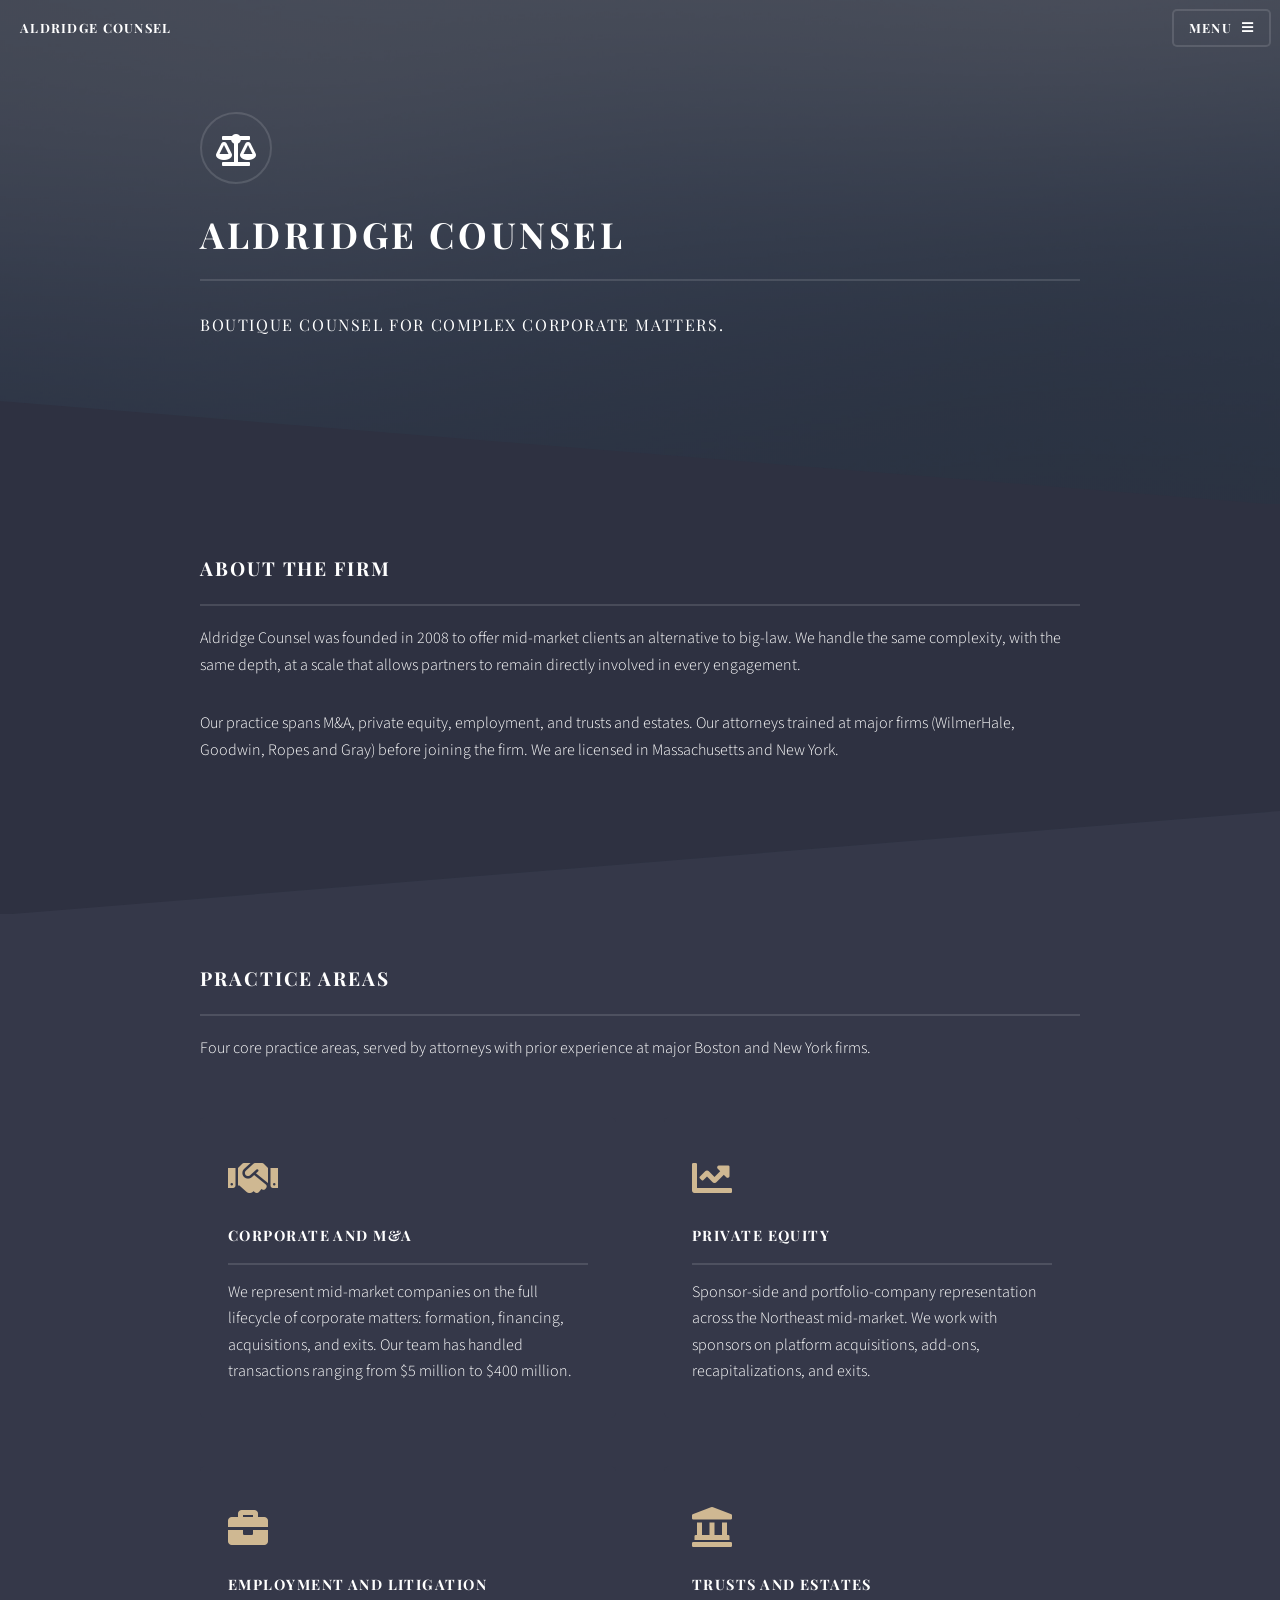
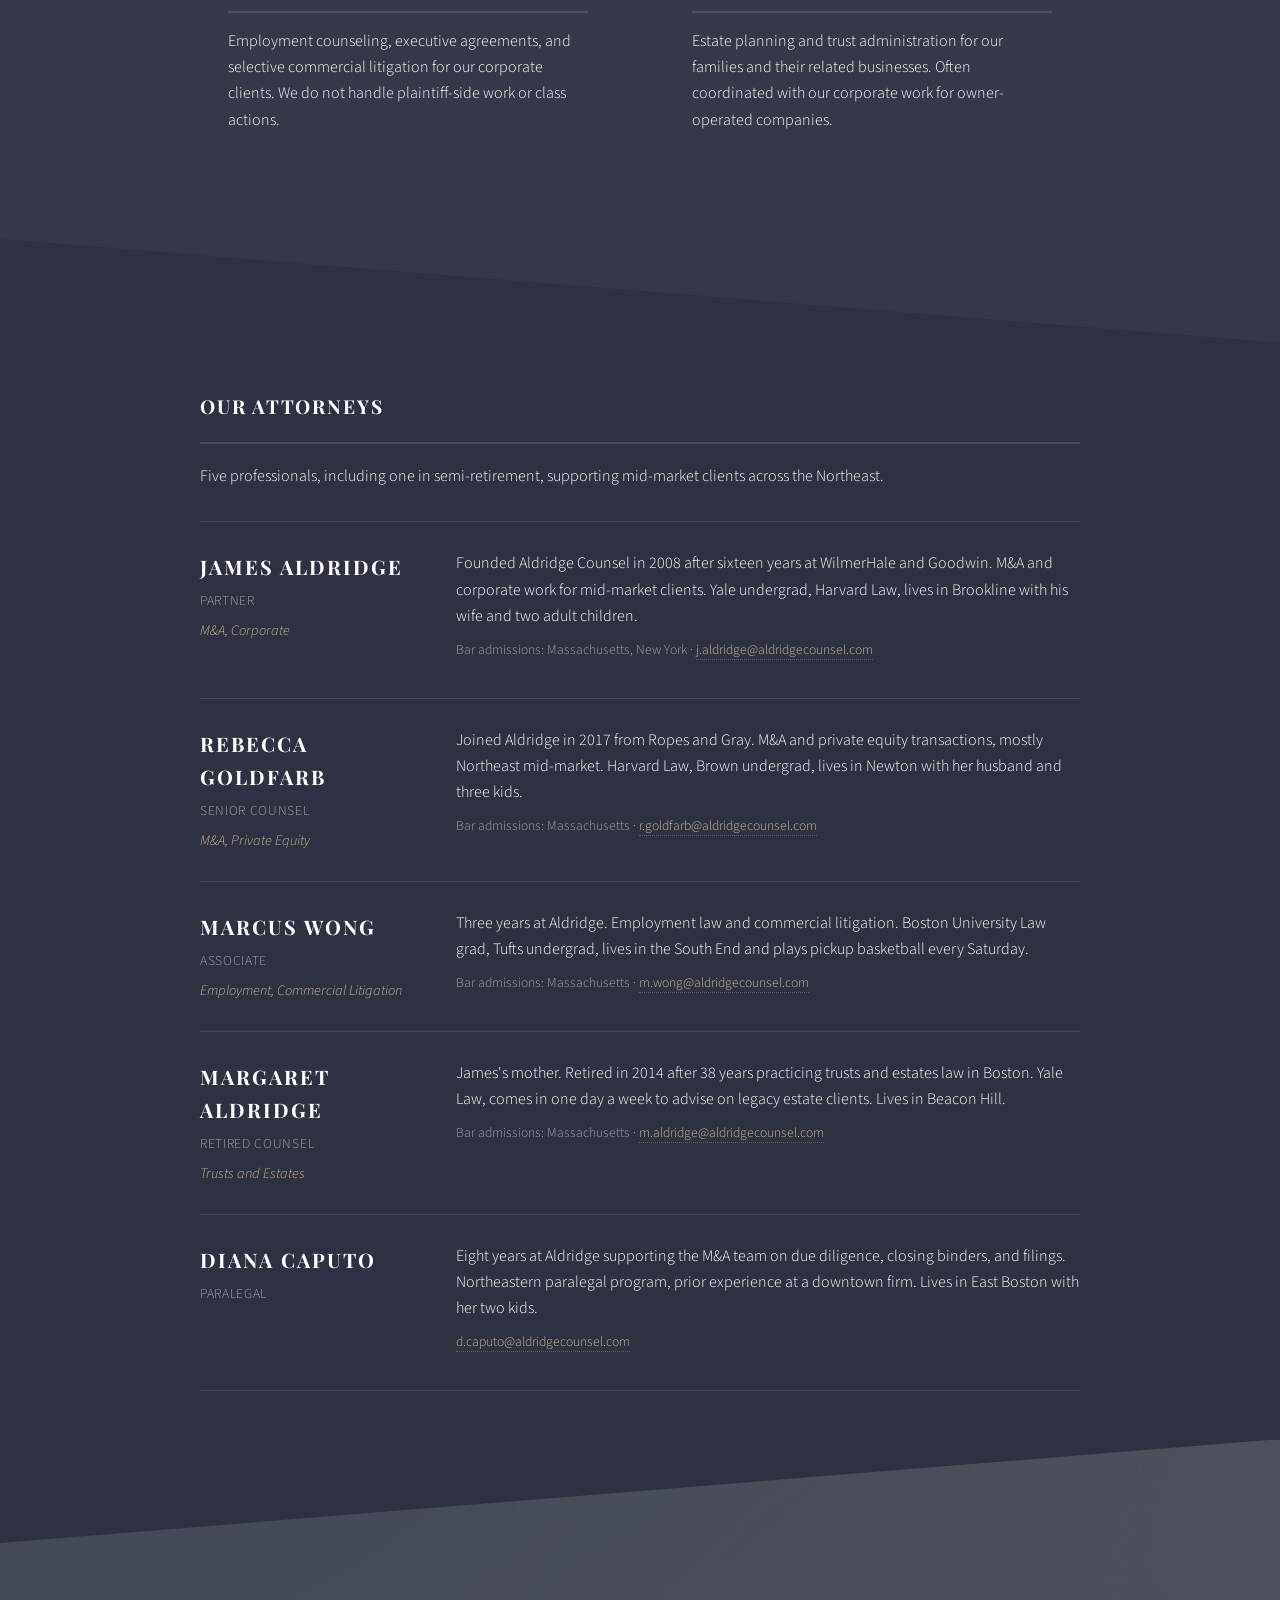
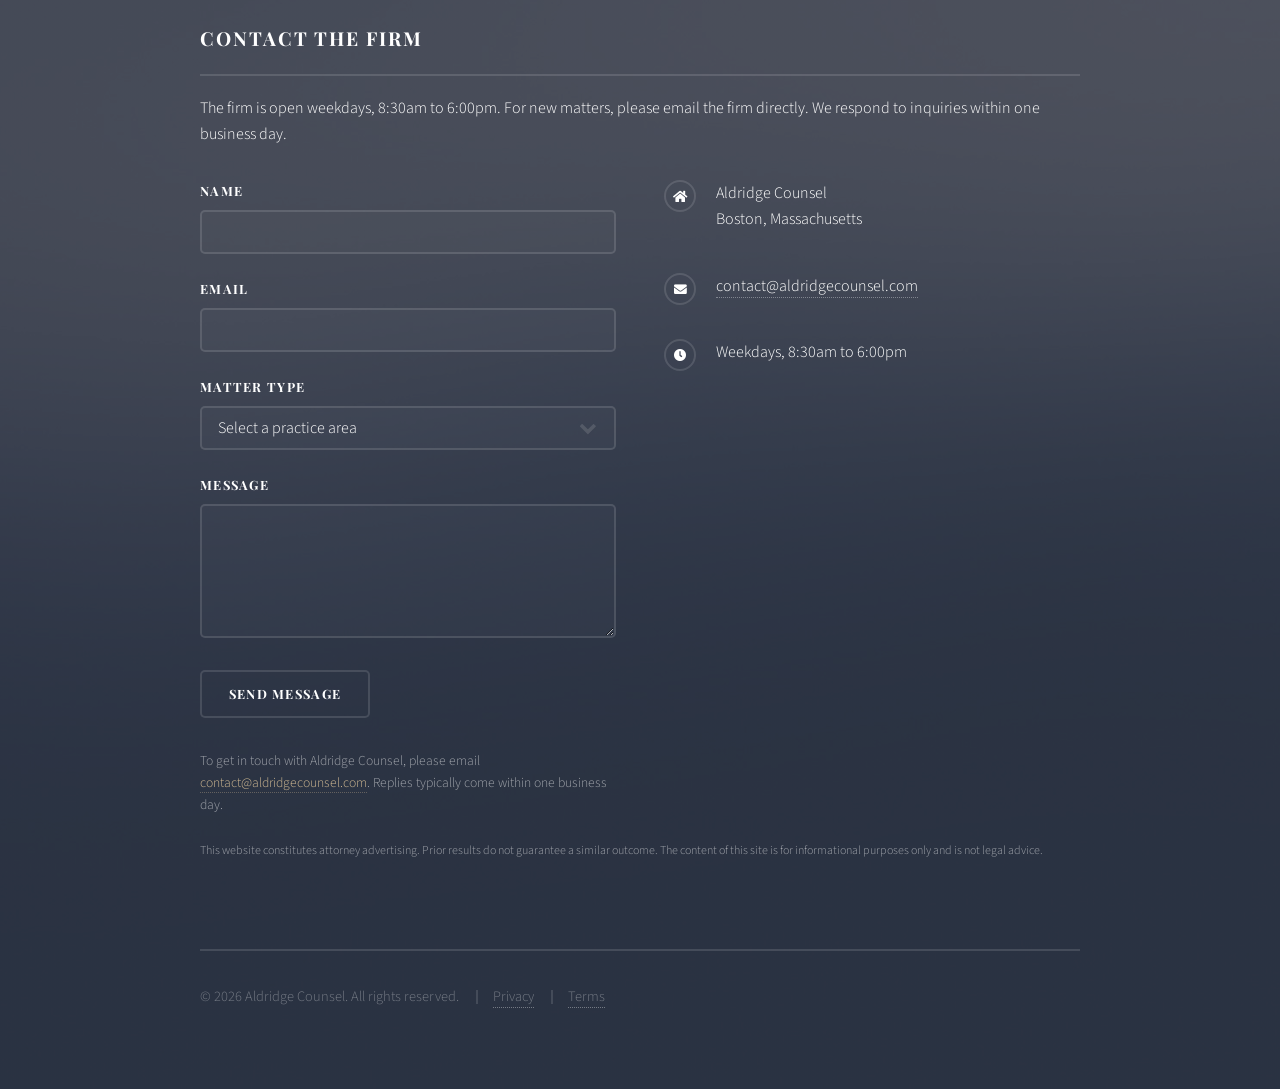
==== index.html @ e44cf41e "feat: build out Aldridge Counsel site from Solid State shell Adapt template to the firm's content an" ====
<!DOCTYPE HTML>
<html lang="en">
	<head>
		<title>Aldridge Counsel | Boutique Corporate Law Firm | Boston</title>
		<meta charset="utf-8" />
		<meta name="viewport" content="width=device-width, initial-scale=1, user-scalable=no" />
		<meta name="description" content="Aldridge Counsel is a Boston boutique law firm advising mid-market clients on M&amp;A, private equity, employment, and trusts and estates." />
		<meta property="og:type" content="website" />
		<meta property="og:title" content="Aldridge Counsel | Boutique Corporate Law Firm" />
		<meta property="og:description" content="Boutique counsel for complex corporate matters. Boston, Massachusetts." />
		<meta property="og:url" content="https://aldridgecounsel.com/" />
		<meta property="og:image" content="https://aldridgecounsel.com/images/og-image.png" />
		<meta property="og:image:width" content="1200" />
		<meta property="og:image:height" content="630" />
		<link rel="icon" href="favicon.ico" />
		<link rel="apple-touch-icon" href="apple-touch-icon.png" />
		<link rel="canonical" href="https://aldridgecounsel.com/" />
		<link rel="stylesheet" href="assets/css/main.css" />
		<noscript><link rel="stylesheet" href="assets/css/noscript.css" /></noscript>
		<style>
			.attorneys-list {
				margin: 0 0 2em 0;
				border-top: 1px solid rgba(255,255,255,0.125);
			}
			.attorneys-list .attorney {
				display: flex;
				flex-wrap: wrap;
				gap: 2em;
				padding: 1.75em 0;
				border-bottom: 1px solid rgba(255,255,255,0.125);
			}
			.attorneys-list .attorney-head {
				flex: 0 0 14em;
			}
			.attorneys-list .attorney-head h3 {
				margin: 0 0 0.35em 0;
				font-size: 1.25em;
			}
			.attorneys-list .attorney-head .role {
				display: block;
				font-family: "Source Sans Pro", Helvetica, sans-serif;
				font-size: 0.85em;
				letter-spacing: 0.05em;
				text-transform: uppercase;
				color: rgba(255,255,255,0.55);
				margin-bottom: 0.5em;
			}
			.attorneys-list .attorney-head .practice {
				display: block;
				font-size: 0.9em;
				color: #cfb892;
				font-style: italic;
			}
			.attorneys-list .attorney-body {
				flex: 1 1 22em;
			}
			.attorneys-list .attorney-body p {
				margin-bottom: 0.6em;
			}
			.attorneys-list .attorney-meta {
				font-size: 0.85em;
				color: rgba(255,255,255,0.55);
			}
			.attorneys-list .attorney-meta a {
				color: #cfb892;
				border-bottom-color: rgba(207,184,146,0.35);
			}
			@media screen and (max-width: 736px) {
				.attorneys-list .attorney { gap: 1em; padding: 1.5em 0; }
				.attorneys-list .attorney-head { flex-basis: 100%; }
			}
			.features article .practice-icon {
				display: block;
				font-size: 2.5em;
				color: #cfb892;
				margin-bottom: 0.25em;
			}
			.advertising-disclaimer {
				font-size: 0.75em;
				opacity: 0.55;
				margin-top: 2em;
			}
			.form-note {
				font-size: 0.85em;
				color: rgba(255,255,255,0.55);
				margin-top: 1em;
			}
			.form-note a {
				color: #cfb892;
				border-bottom-color: rgba(207,184,146,0.35);
			}
		</style>
	</head>
	<body class="is-preload">

		<!-- Page Wrapper -->
			<div id="page-wrapper">

				<!-- Header -->
					<header id="header" class="alt">
						<h1><a href="index.html">Aldridge Counsel</a></h1>
						<nav>
							<a href="#menu">Menu</a>
						</nav>
					</header>

				<!-- Menu -->
					<nav id="menu">
						<div class="inner">
							<h2>Menu</h2>
							<ul class="links">
								<li><a href="index.html">Home</a></li>
								<li><a href="#about">About the firm</a></li>
								<li><a href="#practice">Practice areas</a></li>
								<li><a href="#attorneys">Our attorneys</a></li>
								<li><a href="#footer">Contact</a></li>
							</ul>
							<a href="#" class="close">Close</a>
						</div>
					</nav>

				<!-- Banner -->
					<section id="banner">
						<div class="inner">
							<div class="logo"><span class="icon solid fa-balance-scale"></span></div>
							<h2>Aldridge Counsel</h2>
							<p>Boutique counsel for complex corporate matters.</p>
						</div>
					</section>

				<!-- Wrapper -->
					<section id="wrapper">

						<!-- About -->
							<section id="about" class="wrapper alt style1">
								<div class="inner">
									<h2 class="major">About the firm</h2>
									<p>Aldridge Counsel was founded in 2008 to offer mid-market clients an alternative to big-law. We handle the same complexity, with the same depth, at a scale that allows partners to remain directly involved in every engagement.</p>
									<p>Our practice spans M&amp;A, private equity, employment, and trusts and estates. Our attorneys trained at major firms (WilmerHale, Goodwin, Ropes and Gray) before joining the firm. We are licensed in Massachusetts and New York.</p>
								</div>
							</section>

						<!-- Practice areas -->
							<section id="practice" class="wrapper style2">
								<div class="inner">
									<h2 class="major">Practice areas</h2>
									<p>Four core practice areas, served by attorneys with prior experience at major Boston and New York firms.</p>
									<section class="features">
										<article>
											<span class="icon solid fa-handshake practice-icon"></span>
											<h3 class="major">Corporate and M&amp;A</h3>
											<p>We represent mid-market companies on the full lifecycle of corporate matters: formation, financing, acquisitions, and exits. Our team has handled transactions ranging from $5 million to $400 million.</p>
										</article>
										<article>
											<span class="icon solid fa-chart-line practice-icon"></span>
											<h3 class="major">Private Equity</h3>
											<p>Sponsor-side and portfolio-company representation across the Northeast mid-market. We work with sponsors on platform acquisitions, add-ons, recapitalizations, and exits.</p>
										</article>
										<article>
											<span class="icon solid fa-briefcase practice-icon"></span>
											<h3 class="major">Employment and Litigation</h3>
											<p>Employment counseling, executive agreements, and selective commercial litigation for our corporate clients. We do not handle plaintiff-side work or class actions.</p>
										</article>
										<article>
											<span class="icon solid fa-landmark practice-icon"></span>
											<h3 class="major">Trusts and Estates</h3>
											<p>Estate planning and trust administration for our families and their related businesses. Often coordinated with our corporate work for owner-operated companies.</p>
										</article>
									</section>
								</div>
							</section>

						<!-- Attorneys -->
							<section id="attorneys" class="wrapper alt style1">
								<div class="inner">
									<h2 class="major">Our attorneys</h2>
									<p>Five professionals, including one in semi-retirement, supporting mid-market clients across the Northeast.</p>

									<div class="attorneys-list">
										<div class="attorney">
											<div class="attorney-head">
												<h3>James Aldridge</h3>
												<span class="role">Partner</span>
												<span class="practice">M&amp;A, Corporate</span>
											</div>
											<div class="attorney-body">
												<p>Founded Aldridge Counsel in 2008 after sixteen years at WilmerHale and Goodwin. M&amp;A and corporate work for mid-market clients. Yale undergrad, Harvard Law, lives in Brookline with his wife and two adult children.</p>
												<p class="attorney-meta">Bar admissions: Massachusetts, New York &middot; <a href="mailto:j.aldridge@aldridgecounsel.com">j.aldridge@aldridgecounsel.com</a></p>
											</div>
										</div>
										<div class="attorney">
											<div class="attorney-head">
												<h3>Rebecca Goldfarb</h3>
												<span class="role">Senior Counsel</span>
												<span class="practice">M&amp;A, Private Equity</span>
											</div>
											<div class="attorney-body">
												<p>Joined Aldridge in 2017 from Ropes and Gray. M&amp;A and private equity transactions, mostly Northeast mid-market. Harvard Law, Brown undergrad, lives in Newton with her husband and three kids.</p>
												<p class="attorney-meta">Bar admissions: Massachusetts &middot; <a href="mailto:r.goldfarb@aldridgecounsel.com">r.goldfarb@aldridgecounsel.com</a></p>
											</div>
										</div>
										<div class="attorney">
											<div class="attorney-head">
												<h3>Marcus Wong</h3>
												<span class="role">Associate</span>
												<span class="practice">Employment, Commercial Litigation</span>
											</div>
											<div class="attorney-body">
												<p>Three years at Aldridge. Employment law and commercial litigation. Boston University Law grad, Tufts undergrad, lives in the South End and plays pickup basketball every Saturday.</p>
												<p class="attorney-meta">Bar admissions: Massachusetts &middot; <a href="mailto:m.wong@aldridgecounsel.com">m.wong@aldridgecounsel.com</a></p>
											</div>
										</div>
										<div class="attorney">
											<div class="attorney-head">
												<h3>Margaret Aldridge</h3>
												<span class="role">Retired Counsel</span>
												<span class="practice">Trusts and Estates</span>
											</div>
											<div class="attorney-body">
												<p>James's mother. Retired in 2014 after 38 years practicing trusts and estates law in Boston. Yale Law, comes in one day a week to advise on legacy estate clients. Lives in Beacon Hill.</p>
												<p class="attorney-meta">Bar admissions: Massachusetts &middot; <a href="mailto:m.aldridge@aldridgecounsel.com">m.aldridge@aldridgecounsel.com</a></p>
											</div>
										</div>
										<div class="attorney">
											<div class="attorney-head">
												<h3>Diana Caputo</h3>
												<span class="role">Paralegal</span>
											</div>
											<div class="attorney-body">
												<p>Eight years at Aldridge supporting the M&amp;A team on due diligence, closing binders, and filings. Northeastern paralegal program, prior experience at a downtown firm. Lives in East Boston with her two kids.</p>
												<p class="attorney-meta"><a href="mailto:d.caputo@aldridgecounsel.com">d.caputo@aldridgecounsel.com</a></p>
											</div>
										</div>
									</div>
								</div>
							</section>

					</section>

				<!-- Footer -->
					<section id="footer">
						<div class="inner">
							<h2 class="major">Contact the firm</h2>
							<p>The firm is open weekdays, 8:30am to 6:00pm. For new matters, please email the firm directly. We respond to inquiries within one business day.</p>
							<form method="post" action="#">
								<div class="fields">
									<div class="field">
										<label for="name">Name</label>
										<input type="text" name="name" id="name" />
									</div>
									<div class="field">
										<label for="email">Email</label>
										<input type="email" name="email" id="email" />
									</div>
									<div class="field">
										<label for="matter">Matter type</label>
										<select name="matter" id="matter">
											<option value="">Select a practice area</option>
											<option value="corporate">Corporate and M&amp;A</option>
											<option value="private-equity">Private Equity</option>
											<option value="employment">Employment and Litigation</option>
											<option value="trusts">Trusts and Estates</option>
											<option value="other">Other</option>
										</select>
									</div>
									<div class="field">
										<label for="message">Message</label>
										<textarea name="message" id="message" rows="4"></textarea>
									</div>
								</div>
								<ul class="actions">
									<li><input type="submit" value="Send Message" /></li>
								</ul>
								<p class="form-note">To get in touch with Aldridge Counsel, please email <a href="mailto:contact@aldridgecounsel.com">contact@aldridgecounsel.com</a>. Replies typically come within one business day.</p>
							</form>
							<ul class="contact">
								<li class="icon solid fa-home">
									Aldridge Counsel<br />
									Boston, Massachusetts
								</li>
								<li class="icon solid fa-envelope"><a href="mailto:contact@aldridgecounsel.com">contact@aldridgecounsel.com</a></li>
								<li class="icon solid fa-clock">Weekdays, 8:30am to 6:00pm</li>
							</ul>
							<p class="advertising-disclaimer">This website constitutes attorney advertising. Prior results do not guarantee a similar outcome. The content of this site is for informational purposes only and is not legal advice.</p>
							<ul class="copyright">
								<li>&copy; 2026 Aldridge Counsel. All rights reserved.</li>
								<li><a href="privacy.html">Privacy</a></li>
								<li><a href="terms.html">Terms</a></li>
							</ul>
						</div>
					</section>

			</div>

		<!-- Scripts -->
			<script src="assets/js/jquery.min.js"></script>
			<script src="assets/js/jquery.scrollex.min.js"></script>
			<script src="assets/js/browser.min.js"></script>
			<script src="assets/js/breakpoints.min.js"></script>
			<script src="assets/js/util.js"></script>
			<script src="assets/js/main.js"></script>
			<script>
				(function(){
					var f = document.querySelector('#footer form');
					if (!f) return;
					f.addEventListener('submit', function(e){
						e.preventDefault();
						alert('To get in touch with Aldridge Counsel, please email contact@aldridgecounsel.com. Replies typically come within one business day.');
					});
				})();
			</script>

	</body>
</html>
---- assets/css/main.css ----
@import url(fontawesome-all.min.css);
@import url("https://fonts.googleapis.com/css?family=Playfair+Display:400,700|Source+Sans+Pro:300,600,300italic,600italic");

html, body, div, span, applet, object,
iframe, h1, h2, h3, h4, h5, h6, p, blockquote,
pre, a, abbr, acronym, address, big, cite,
code, del, dfn, em, img, ins, kbd, q, s, samp,
small, strike, strong, sub, sup, tt, var, b,
u, i, center, dl, dt, dd, ol, ul, li, fieldset,
form, label, legend, table, caption, tbody,
tfoot, thead, tr, th, td, article, aside,
canvas, details, embed, figure, figcaption,
footer, header, hgroup, menu, nav, output, ruby,
section, summary, time, mark, audio, video {
	margin: 0;
	padding: 0;
	border: 0;
	font-size: 100%;
	font: inherit;
	vertical-align: baseline;}

article, aside, details, figcaption, figure,
footer, header, hgroup, menu, nav, section {
	display: block;}

body {
	line-height: 1;
}

ol, ul {
	list-style: none;
}

blockquote, q {
	quotes: none;
}

	blockquote:before, blockquote:after, q:before, q:after {
		content: '';
		content: none;
	}

table {
	border-collapse: collapse;
	border-spacing: 0;
}

body {
	-webkit-text-size-adjust: none;
}

mark {
	background-color: transparent;
	color: inherit;
}

input::-moz-focus-inner {
	border: 0;
	padding: 0;
}

input, select, textarea {
	-moz-appearance: none;
	-webkit-appearance: none;
	-ms-appearance: none;
	appearance: none;
}

/* Basic */

	@-ms-viewport {
		width: device-width;
	}

	body {
		-ms-overflow-style: scrollbar;
	}

	@media screen and (max-width: 480px) {

		html, body {
			min-width: 320px;
		}

	}

	html {
		box-sizing: border-box;
	}

	*, *:before, *:after {
		box-sizing: inherit;
	}

	body {
		background-color: #2e3141;
		background-image: linear-gradient(to top, rgba(46, 49, 65, 0.8), rgba(46, 49, 65, 0.8)), url("../../images/bg.jpg");
		background-size: auto,
 cover;
		background-attachment: fixed,
 fixed;
		background-position: center,
 center;
	}

		body.is-preload *, body.is-preload *:before, body.is-preload *:after {
			-moz-animation: none !important;
			-webkit-animation: none !important;
			-ms-animation: none !important;
			animation: none !important;
			-moz-transition: none !important;
			-webkit-transition: none !important;
			-ms-transition: none !important;
			transition: none !important;
		}

/* Type */

	body, input, select, textarea {
		color: #ffffff;
		font-family: "Source Sans Pro", Helvetica, sans-serif;
		font-size: 16.5pt;
		font-weight: 300;
		line-height: 1.65;
	}

		@media screen and (max-width: 1680px) {

			body, input, select, textarea {
				font-size: 13pt;
			}

		}

		@media screen and (max-width: 1280px) {

			body, input, select, textarea {
				font-size: 12pt;
			}

		}

		@media screen and (max-width: 980px) {

			body, input, select, textarea {
				font-size: 12pt;
			}

		}

		@media screen and (max-width: 736px) {

			body, input, select, textarea {
				font-size: 12pt;
			}

		}

		@media screen and (max-width: 480px) {

			body, input, select, textarea {
				font-size: 12pt;
			}

		}

	a {
		-moz-transition: color 0.2s ease-in-out, border-bottom-color 0.2s ease-in-out;
		-webkit-transition: color 0.2s ease-in-out, border-bottom-color 0.2s ease-in-out;
		-ms-transition: color 0.2s ease-in-out, border-bottom-color 0.2s ease-in-out;
		transition: color 0.2s ease-in-out, border-bottom-color 0.2s ease-in-out;
		border-bottom: dotted 1px rgba(255, 255, 255, 0.35);
		color: #ffffff;
		text-decoration: none;
	}

		a:hover {
			border-bottom-color: transparent;
			color: #ffffff !important;
		}

		a.special:not(.button) {
			text-decoration: none;
			border-bottom: 0;
			display: block;
			font-family: "Playfair Display", Georgia, serif;
			font-size: 0.8em;
			font-weight: 700;
			letter-spacing: 0.1em;
			margin: 0 0 2em 0;
			text-transform: uppercase;
		}

			a.special:not(.button):before {
				-moz-osx-font-smoothing: grayscale;
				-webkit-font-smoothing: antialiased;
				display: inline-block;
				font-style: normal;
				font-variant: normal;
				text-rendering: auto;
				line-height: 1;
				text-transform: none !important;
				font-family: 'Font Awesome 5 Free';
				font-weight: 900;
			}

			a.special:not(.button):before {
				-moz-transition: background-color 0.2s ease-in-out;
				-webkit-transition: background-color 0.2s ease-in-out;
				-ms-transition: background-color 0.2s ease-in-out;
				transition: background-color 0.2s ease-in-out;
				border-radius: 100%;
				border: solid 2px rgba(255, 255, 255, 0.125);
				content: '\f105';
				display: inline-block;
				font-size: 1.25em;
				height: 2em;
				line-height: 1.75em;
				margin-right: 0.85em;
				text-align: center;
				text-indent: 0.15em;
				vertical-align: middle;
				width: 2em;
			}

			a.special:not(.button):hover:before {
				background-color: rgba(255, 255, 255, 0.025);
			}

			a.special:not(.button):active:before {
				background-color: rgba(255, 255, 255, 0.075);
			}

	strong, b {
		color: #ffffff;
		font-weight: 600;
	}

	em, i {
		font-style: italic;
	}

	p {
		margin: 0 0 2em 0;
	}

	h1, h2, h3, h4, h5, h6 {
		color: #ffffff;
		font-family: "Playfair Display", Georgia, serif;
		font-weight: 700;
		letter-spacing: 0.1em;
		margin: 0 0 1em 0;
		text-transform: uppercase;
	}

		h1 a, h2 a, h3 a, h4 a, h5 a, h6 a {
			color: inherit;
			text-decoration: none;
			border-bottom: 0;
		}

		h1 span, h2 span, h3 span, h4 span, h5 span, h6 span {
			font-weight: 400;
		}

		h1.major, h2.major, h3.major, h4.major, h5.major, h6.major {
			padding-bottom: 1em;
			border-bottom: solid 2px rgba(255, 255, 255, 0.125);
		}

	h2 {
		font-size: 1.2em;
	}

	h3 {
		font-size: 0.9em;
	}

	h4 {
		font-size: 0.7em;
	}

	h5 {
		font-size: 0.7em;
	}

	h6 {
		font-size: 0.7em;
	}

	@media screen and (max-width: 736px) {

		h2 {
			font-size: 1em;
		}

		h3 {
			font-size: 0.8em;
		}

	}

	sub {
		font-size: 0.8em;
		position: relative;
		top: 0.5em;
	}

	sup {
		font-size: 0.8em;
		position: relative;
		top: -0.5em;
	}

	blockquote {
		border-left: solid 4px rgba(255, 255, 255, 0.125);
		font-style: italic;
		margin: 0 0 2em 0;
		padding: 0.5em 0 0.5em 2em;
	}

	code {
		background: rgba(255, 255, 255, 0.025);
		border-radius: 5px;
		border: solid 2px rgba(255, 255, 255, 0.125);
		font-family: "Courier New", monospace;
		font-size: 0.9em;
		margin: 0 0.25em;
		padding: 0.25em 0.65em;
	}

	pre {
		-webkit-overflow-scrolling: touch;
		font-family: "Courier New", monospace;
		font-size: 0.9em;
		margin: 0 0 2em 0;
	}

		pre code {
			display: block;
			line-height: 1.75em;
			padding: 1em 1.5em;
			overflow-x: auto;
		}

	hr {
		border: 0;
		border-bottom: solid 2px rgba(255, 255, 255, 0.125);
		margin: 2.5em 0;
	}

		hr.major {
			margin: 4em 0;
		}

	.align-left {
		text-align: left;
	}

	.align-center {
		text-align: center;
	}

	.align-right {
		text-align: right;
	}

/* Row */

	.row {
		display: flex;
		flex-wrap: wrap;
		box-sizing: border-box;
		align-items: stretch;
	}

		.row > * {
			box-sizing: border-box;
		}

		.row.gtr-uniform > * > :last-child {
			margin-bottom: 0;
		}

		.row.aln-left {
			justify-content: flex-start;
		}

		.row.aln-center {
			justify-content: center;
		}

		.row.aln-right {
			justify-content: flex-end;
		}

		.row.aln-top {
			align-items: flex-start;
		}

		.row.aln-middle {
			align-items: center;
		}

		.row.aln-bottom {
			align-items: flex-end;
		}

		.row > .imp {
			order: -1;
		}

		.row > .col-1 {
			width: 8.33333%;
		}

		.row > .off-1 {
			margin-left: 8.33333%;
		}

		.row > .col-2 {
			width: 16.66667%;
		}

		.row > .off-2 {
			margin-left: 16.66667%;
		}

		.row > .col-3 {
			width: 25%;
		}

		.row > .off-3 {
			margin-left: 25%;
		}

		.row > .col-4 {
			width: 33.33333%;
		}

		.row > .off-4 {
			margin-left: 33.33333%;
		}

		.row > .col-5 {
			width: 41.66667%;
		}

		.row > .off-5 {
			margin-left: 41.66667%;
		}

		.row > .col-6 {
			width: 50%;
		}

		.row > .off-6 {
			margin-left: 50%;
		}

		.row > .col-7 {
			width: 58.33333%;
		}

		.row > .off-7 {
			margin-left: 58.33333%;
		}

		.row > .col-8 {
			width: 66.66667%;
		}

		.row > .off-8 {
			margin-left: 66.66667%;
		}

		.row > .col-9 {
			width: 75%;
		}

		.row > .off-9 {
			margin-left: 75%;
		}

		.row > .col-10 {
			width: 83.33333%;
		}

		.row > .off-10 {
			margin-left: 83.33333%;
		}

		.row > .col-11 {
			width: 91.66667%;
		}

		.row > .off-11 {
			margin-left: 91.66667%;
		}

		.row > .col-12 {
			width: 100%;
		}

		.row > .off-12 {
			margin-left: 100%;
		}

		.row.gtr-0 {
			margin-top: 0;
			margin-left: 0em;
		}

			.row.gtr-0 > * {
				padding: 0 0 0 0em;
			}

			.row.gtr-0.gtr-uniform {
				margin-top: 0em;
			}

				.row.gtr-0.gtr-uniform > * {
					padding-top: 0em;
				}

		.row.gtr-25 {
			margin-top: 0;
			margin-left: -0.4375em;
		}

			.row.gtr-25 > * {
				padding: 0 0 0 0.4375em;
			}

			.row.gtr-25.gtr-uniform {
				margin-top: -0.4375em;
			}

				.row.gtr-25.gtr-uniform > * {
					padding-top: 0.4375em;
				}

		.row.gtr-50 {
			margin-top: 0;
			margin-left: -0.875em;
		}

			.row.gtr-50 > * {
				padding: 0 0 0 0.875em;
			}

			.row.gtr-50.gtr-uniform {
				margin-top: -0.875em;
			}

				.row.gtr-50.gtr-uniform > * {
					padding-top: 0.875em;
				}

		.row {
			margin-top: 0;
			margin-left: -1.75em;
		}

			.row > * {
				padding: 0 0 0 1.75em;
			}

			.row.gtr-uniform {
				margin-top: -1.75em;
			}

				.row.gtr-uniform > * {
					padding-top: 1.75em;
				}

		.row.gtr-150 {
			margin-top: 0;
			margin-left: -2.625em;
		}

			.row.gtr-150 > * {
				padding: 0 0 0 2.625em;
			}

			.row.gtr-150.gtr-uniform {
				margin-top: -2.625em;
			}

				.row.gtr-150.gtr-uniform > * {
					padding-top: 2.625em;
				}

		.row.gtr-200 {
			margin-top: 0;
			margin-left: -3.5em;
		}

			.row.gtr-200 > * {
				padding: 0 0 0 3.5em;
			}

			.row.gtr-200.gtr-uniform {
				margin-top: -3.5em;
			}

				.row.gtr-200.gtr-uniform > * {
					padding-top: 3.5em;
				}

		@media screen and (max-width: 1680px) {

			.row {
				display: flex;
				flex-wrap: wrap;
				box-sizing: border-box;
				align-items: stretch;
			}

				.row > * {
					box-sizing: border-box;
				}

				.row.gtr-uniform > * > :last-child {
					margin-bottom: 0;
				}

				.row.aln-left {
					justify-content: flex-start;
				}

				.row.aln-center {
					justify-content: center;
				}

				.row.aln-right {
					justify-content: flex-end;
				}

				.row.aln-top {
					align-items: flex-start;
				}

				.row.aln-middle {
					align-items: center;
				}

				.row.aln-bottom {
					align-items: flex-end;
				}

				.row > .imp-xlarge {
					order: -1;
				}

				.row > .col-1-xlarge {
					width: 8.33333%;
				}

				.row > .off-1-xlarge {
					margin-left: 8.33333%;
				}

				.row > .col-2-xlarge {
					width: 16.66667%;
				}

				.row > .off-2-xlarge {
					margin-left: 16.66667%;
				}

				.row > .col-3-xlarge {
					width: 25%;
				}

				.row > .off-3-xlarge {
					margin-left: 25%;
				}

				.row > .col-4-xlarge {
					width: 33.33333%;
				}

				.row > .off-4-xlarge {
					margin-left: 33.33333%;
				}

				.row > .col-5-xlarge {
					width: 41.66667%;
				}

				.row > .off-5-xlarge {
					margin-left: 41.66667%;
				}

				.row > .col-6-xlarge {
					width: 50%;
				}

				.row > .off-6-xlarge {
					margin-left: 50%;
				}

				.row > .col-7-xlarge {
					width: 58.33333%;
				}

				.row > .off-7-xlarge {
					margin-left: 58.33333%;
				}

				.row > .col-8-xlarge {
					width: 66.66667%;
				}

				.row > .off-8-xlarge {
					margin-left: 66.66667%;
				}

				.row > .col-9-xlarge {
					width: 75%;
				}

				.row > .off-9-xlarge {
					margin-left: 75%;
				}

				.row > .col-10-xlarge {
					width: 83.33333%;
				}

				.row > .off-10-xlarge {
					margin-left: 83.33333%;
				}

				.row > .col-11-xlarge {
					width: 91.66667%;
				}

				.row > .off-11-xlarge {
					margin-left: 91.66667%;
				}

				.row > .col-12-xlarge {
					width: 100%;
				}

				.row > .off-12-xlarge {
					margin-left: 100%;
				}

				.row.gtr-0 {
					margin-top: 0;
					margin-left: 0em;
				}

					.row.gtr-0 > * {
						padding: 0 0 0 0em;
					}

					.row.gtr-0.gtr-uniform {
						margin-top: 0em;
					}

						.row.gtr-0.gtr-uniform > * {
							padding-top: 0em;
						}

				.row.gtr-25 {
					margin-top: 0;
					margin-left: -0.4375em;
				}

					.row.gtr-25 > * {
						padding: 0 0 0 0.4375em;
					}

					.row.gtr-25.gtr-uniform {
						margin-top: -0.4375em;
					}

						.row.gtr-25.gtr-uniform > * {
							padding-top: 0.4375em;
						}

				.row.gtr-50 {
					margin-top: 0;
					margin-left: -0.875em;
				}

					.row.gtr-50 > * {
						padding: 0 0 0 0.875em;
					}

					.row.gtr-50.gtr-uniform {
						margin-top: -0.875em;
					}

						.row.gtr-50.gtr-uniform > * {
							padding-top: 0.875em;
						}

				.row {
					margin-top: 0;
					margin-left: -1.75em;
				}

					.row > * {
						padding: 0 0 0 1.75em;
					}

					.row.gtr-uniform {
						margin-top: -1.75em;
					}

						.row.gtr-uniform > * {
							padding-top: 1.75em;
						}

				.row.gtr-150 {
					margin-top: 0;
					margin-left: -2.625em;
				}

					.row.gtr-150 > * {
						padding: 0 0 0 2.625em;
					}

					.row.gtr-150.gtr-uniform {
						margin-top: -2.625em;
					}

						.row.gtr-150.gtr-uniform > * {
							padding-top: 2.625em;
						}

				.row.gtr-200 {
					margin-top: 0;
					margin-left: -3.5em;
				}

					.row.gtr-200 > * {
						padding: 0 0 0 3.5em;
					}

					.row.gtr-200.gtr-uniform {
						margin-top: -3.5em;
					}

						.row.gtr-200.gtr-uniform > * {
							padding-top: 3.5em;
						}

		}

		@media screen and (max-width: 1280px) {

			.row {
				display: flex;
				flex-wrap: wrap;
				box-sizing: border-box;
				align-items: stretch;
			}

				.row > * {
					box-sizing: border-box;
				}

				.row.gtr-uniform > * > :last-child {
					margin-bottom: 0;
				}

				.row.aln-left {
					justify-content: flex-start;
				}

				.row.aln-center {
					justify-content: center;
				}

				.row.aln-right {
					justify-content: flex-end;
				}

				.row.aln-top {
					align-items: flex-start;
				}

				.row.aln-middle {
					align-items: center;
				}

				.row.aln-bottom {
					align-items: flex-end;
				}

				.row > .imp-large {
					order: -1;
				}

				.row > .col-1-large {
					width: 8.33333%;
				}

				.row > .off-1-large {
					margin-left: 8.33333%;
				}

				.row > .col-2-large {
					width: 16.66667%;
				}

				.row > .off-2-large {
					margin-left: 16.66667%;
				}

				.row > .col-3-large {
					width: 25%;
				}

				.row > .off-3-large {
					margin-left: 25%;
				}

				.row > .col-4-large {
					width: 33.33333%;
				}

				.row > .off-4-large {
					margin-left: 33.33333%;
				}

				.row > .col-5-large {
					width: 41.66667%;
				}

				.row > .off-5-large {
					margin-left: 41.66667%;
				}

				.row > .col-6-large {
					width: 50%;
				}

				.row > .off-6-large {
					margin-left: 50%;
				}

				.row > .col-7-large {
					width: 58.33333%;
				}

				.row > .off-7-large {
					margin-left: 58.33333%;
				}

				.row > .col-8-large {
					width: 66.66667%;
				}

				.row > .off-8-large {
					margin-left: 66.66667%;
				}

				.row > .col-9-large {
					width: 75%;
				}

				.row > .off-9-large {
					margin-left: 75%;
				}

				.row > .col-10-large {
					width: 83.33333%;
				}

				.row > .off-10-large {
					margin-left: 83.33333%;
				}

				.row > .col-11-large {
					width: 91.66667%;
				}

				.row > .off-11-large {
					margin-left: 91.66667%;
				}

				.row > .col-12-large {
					width: 100%;
				}

				.row > .off-12-large {
					margin-left: 100%;
				}

				.row.gtr-0 {
					margin-top: 0;
					margin-left: 0em;
				}

					.row.gtr-0 > * {
						padding: 0 0 0 0em;
					}

					.row.gtr-0.gtr-uniform {
						margin-top: 0em;
					}

						.row.gtr-0.gtr-uniform > * {
							padding-top: 0em;
						}

				.row.gtr-25 {
					margin-top: 0;
					margin-left: -0.4375em;
				}

					.row.gtr-25 > * {
						padding: 0 0 0 0.4375em;
					}

					.row.gtr-25.gtr-uniform {
						margin-top: -0.4375em;
					}

						.row.gtr-25.gtr-uniform > * {
							padding-top: 0.4375em;
						}

				.row.gtr-50 {
					margin-top: 0;
					margin-left: -0.875em;
				}

					.row.gtr-50 > * {
						padding: 0 0 0 0.875em;
					}

					.row.gtr-50.gtr-uniform {
						margin-top: -0.875em;
					}

						.row.gtr-50.gtr-uniform > * {
							padding-top: 0.875em;
						}

				.row {
					margin-top: 0;
					margin-left: -1.75em;
				}

					.row > * {
						padding: 0 0 0 1.75em;
					}

					.row.gtr-uniform {
						margin-top: -1.75em;
					}

						.row.gtr-uniform > * {
							padding-top: 1.75em;
						}

				.row.gtr-150 {
					margin-top: 0;
					margin-left: -2.625em;
				}

					.row.gtr-150 > * {
						padding: 0 0 0 2.625em;
					}

					.row.gtr-150.gtr-uniform {
						margin-top: -2.625em;
					}

						.row.gtr-150.gtr-uniform > * {
							padding-top: 2.625em;
						}

				.row.gtr-200 {
					margin-top: 0;
					margin-left: -3.5em;
				}

					.row.gtr-200 > * {
						padding: 0 0 0 3.5em;
					}

					.row.gtr-200.gtr-uniform {
						margin-top: -3.5em;
					}

						.row.gtr-200.gtr-uniform > * {
							padding-top: 3.5em;
						}

		}

		@media screen and (max-width: 980px) {

			.row {
				display: flex;
				flex-wrap: wrap;
				box-sizing: border-box;
				align-items: stretch;
			}

				.row > * {
					box-sizing: border-box;
				}

				.row.gtr-uniform > * > :last-child {
					margin-bottom: 0;
				}

				.row.aln-left {
					justify-content: flex-start;
				}

				.row.aln-center {
					justify-content: center;
				}

				.row.aln-right {
					justify-content: flex-end;
				}

				.row.aln-top {
					align-items: flex-start;
				}

				.row.aln-middle {
					align-items: center;
				}

				.row.aln-bottom {
					align-items: flex-end;
				}

				.row > .imp-medium {
					order: -1;
				}

				.row > .col-1-medium {
					width: 8.33333%;
				}

				.row > .off-1-medium {
					margin-left: 8.33333%;
				}

				.row > .col-2-medium {
					width: 16.66667%;
				}

				.row > .off-2-medium {
					margin-left: 16.66667%;
				}

				.row > .col-3-medium {
					width: 25%;
				}

				.row > .off-3-medium {
					margin-left: 25%;
				}

				.row > .col-4-medium {
					width: 33.33333%;
				}

				.row > .off-4-medium {
					margin-left: 33.33333%;
				}

				.row > .col-5-medium {
					width: 41.66667%;
				}

				.row > .off-5-medium {
					margin-left: 41.66667%;
				}

				.row > .col-6-medium {
					width: 50%;
				}

				.row > .off-6-medium {
					margin-left: 50%;
				}

				.row > .col-7-medium {
					width: 58.33333%;
				}

				.row > .off-7-medium {
					margin-left: 58.33333%;
				}

				.row > .col-8-medium {
					width: 66.66667%;
				}

				.row > .off-8-medium {
					margin-left: 66.66667%;
				}

				.row > .col-9-medium {
					width: 75%;
				}

				.row > .off-9-medium {
					margin-left: 75%;
				}

				.row > .col-10-medium {
					width: 83.33333%;
				}

				.row > .off-10-medium {
					margin-left: 83.33333%;
				}

				.row > .col-11-medium {
					width: 91.66667%;
				}

				.row > .off-11-medium {
					margin-left: 91.66667%;
				}

				.row > .col-12-medium {
					width: 100%;
				}

				.row > .off-12-medium {
					margin-left: 100%;
				}

				.row.gtr-0 {
					margin-top: 0;
					margin-left: 0em;
				}

					.row.gtr-0 > * {
						padding: 0 0 0 0em;
					}

					.row.gtr-0.gtr-uniform {
						margin-top: 0em;
					}

						.row.gtr-0.gtr-uniform > * {
							padding-top: 0em;
						}

				.row.gtr-25 {
					margin-top: 0;
					margin-left: -0.4375em;
				}

					.row.gtr-25 > * {
						padding: 0 0 0 0.4375em;
					}

					.row.gtr-25.gtr-uniform {
						margin-top: -0.4375em;
					}

						.row.gtr-25.gtr-uniform > * {
							padding-top: 0.4375em;
						}

				.row.gtr-50 {
					margin-top: 0;
					margin-left: -0.875em;
				}

					.row.gtr-50 > * {
						padding: 0 0 0 0.875em;
					}

					.row.gtr-50.gtr-uniform {
						margin-top: -0.875em;
					}

						.row.gtr-50.gtr-uniform > * {
							padding-top: 0.875em;
						}

				.row {
					margin-top: 0;
					margin-left: -1.75em;
				}

					.row > * {
						padding: 0 0 0 1.75em;
					}

					.row.gtr-uniform {
						margin-top: -1.75em;
					}

						.row.gtr-uniform > * {
							padding-top: 1.75em;
						}

				.row.gtr-150 {
					margin-top: 0;
					margin-left: -2.625em;
				}

					.row.gtr-150 > * {
						padding: 0 0 0 2.625em;
					}

					.row.gtr-150.gtr-uniform {
						margin-top: -2.625em;
					}

						.row.gtr-150.gtr-uniform > * {
							padding-top: 2.625em;
						}

				.row.gtr-200 {
					margin-top: 0;
					margin-left: -3.5em;
				}

					.row.gtr-200 > * {
						padding: 0 0 0 3.5em;
					}

					.row.gtr-200.gtr-uniform {
						margin-top: -3.5em;
					}

						.row.gtr-200.gtr-uniform > * {
							padding-top: 3.5em;
						}

		}

		@media screen and (max-width: 736px) {

			.row {
				display: flex;
				flex-wrap: wrap;
				box-sizing: border-box;
				align-items: stretch;
			}

				.row > * {
					box-sizing: border-box;
				}

				.row.gtr-uniform > * > :last-child {
					margin-bottom: 0;
				}

				.row.aln-left {
					justify-content: flex-start;
				}

				.row.aln-center {
					justify-content: center;
				}

				.row.aln-right {
					justify-content: flex-end;
				}

				.row.aln-top {
					align-items: flex-start;
				}

				.row.aln-middle {
					align-items: center;
				}

				.row.aln-bottom {
					align-items: flex-end;
				}

				.row > .imp-small {
					order: -1;
				}

				.row > .col-1-small {
					width: 8.33333%;
				}

				.row > .off-1-small {
					margin-left: 8.33333%;
				}

				.row > .col-2-small {
					width: 16.66667%;
				}

				.row > .off-2-small {
					margin-left: 16.66667%;
				}

				.row > .col-3-small {
					width: 25%;
				}

				.row > .off-3-small {
					margin-left: 25%;
				}

				.row > .col-4-small {
					width: 33.33333%;
				}

				.row > .off-4-small {
					margin-left: 33.33333%;
				}

				.row > .col-5-small {
					width: 41.66667%;
				}

				.row > .off-5-small {
					margin-left: 41.66667%;
				}

				.row > .col-6-small {
					width: 50%;
				}

				.row > .off-6-small {
					margin-left: 50%;
				}

				.row > .col-7-small {
					width: 58.33333%;
				}

				.row > .off-7-small {
					margin-left: 58.33333%;
				}

				.row > .col-8-small {
					width: 66.66667%;
				}

				.row > .off-8-small {
					margin-left: 66.66667%;
				}

				.row > .col-9-small {
					width: 75%;
				}

				.row > .off-9-small {
					margin-left: 75%;
				}

				.row > .col-10-small {
					width: 83.33333%;
				}

				.row > .off-10-small {
					margin-left: 83.33333%;
				}

				.row > .col-11-small {
					width: 91.66667%;
				}

				.row > .off-11-small {
					margin-left: 91.66667%;
				}

				.row > .col-12-small {
					width: 100%;
				}

				.row > .off-12-small {
					margin-left: 100%;
				}

				.row.gtr-0 {
					margin-top: 0;
					margin-left: 0em;
				}

					.row.gtr-0 > * {
						padding: 0 0 0 0em;
					}

					.row.gtr-0.gtr-uniform {
						margin-top: 0em;
					}

						.row.gtr-0.gtr-uniform > * {
							padding-top: 0em;
						}

				.row.gtr-25 {
					margin-top: 0;
					margin-left: -0.3125em;
				}

					.row.gtr-25 > * {
						padding: 0 0 0 0.3125em;
					}

					.row.gtr-25.gtr-uniform {
						margin-top: -0.3125em;
					}

						.row.gtr-25.gtr-uniform > * {
							padding-top: 0.3125em;
						}

				.row.gtr-50 {
					margin-top: 0;
					margin-left: -0.625em;
				}

					.row.gtr-50 > * {
						padding: 0 0 0 0.625em;
					}

					.row.gtr-50.gtr-uniform {
						margin-top: -0.625em;
					}

						.row.gtr-50.gtr-uniform > * {
							padding-top: 0.625em;
						}

				.row {
					margin-top: 0;
					margin-left: -1.25em;
				}

					.row > * {
						padding: 0 0 0 1.25em;
					}

					.row.gtr-uniform {
						margin-top: -1.25em;
					}

						.row.gtr-uniform > * {
							padding-top: 1.25em;
						}

				.row.gtr-150 {
					margin-top: 0;
					margin-left: -1.875em;
				}

					.row.gtr-150 > * {
						padding: 0 0 0 1.875em;
					}

					.row.gtr-150.gtr-uniform {
						margin-top: -1.875em;
					}

						.row.gtr-150.gtr-uniform > * {
							padding-top: 1.875em;
						}

				.row.gtr-200 {
					margin-top: 0;
					margin-left: -2.5em;
				}

					.row.gtr-200 > * {
						padding: 0 0 0 2.5em;
					}

					.row.gtr-200.gtr-uniform {
						margin-top: -2.5em;
					}

						.row.gtr-200.gtr-uniform > * {
							padding-top: 2.5em;
						}

		}

		@media screen and (max-width: 480px) {

			.row {
				display: flex;
				flex-wrap: wrap;
				box-sizing: border-box;
				align-items: stretch;
			}

				.row > * {
					box-sizing: border-box;
				}

				.row.gtr-uniform > * > :last-child {
					margin-bottom: 0;
				}

				.row.aln-left {
					justify-content: flex-start;
				}

				.row.aln-center {
					justify-content: center;
				}

				.row.aln-right {
					justify-content: flex-end;
				}

				.row.aln-top {
					align-items: flex-start;
				}

				.row.aln-middle {
					align-items: center;
				}

				.row.aln-bottom {
					align-items: flex-end;
				}

				.row > .imp-xsmall {
					order: -1;
				}

				.row > .col-1-xsmall {
					width: 8.33333%;
				}

				.row > .off-1-xsmall {
					margin-left: 8.33333%;
				}

				.row > .col-2-xsmall {
					width: 16.66667%;
				}

				.row > .off-2-xsmall {
					margin-left: 16.66667%;
				}

				.row > .col-3-xsmall {
					width: 25%;
				}

				.row > .off-3-xsmall {
					margin-left: 25%;
				}

				.row > .col-4-xsmall {
					width: 33.33333%;
				}

				.row > .off-4-xsmall {
					margin-left: 33.33333%;
				}

				.row > .col-5-xsmall {
					width: 41.66667%;
				}

				.row > .off-5-xsmall {
					margin-left: 41.66667%;
				}

				.row > .col-6-xsmall {
					width: 50%;
				}

				.row > .off-6-xsmall {
					margin-left: 50%;
				}

				.row > .col-7-xsmall {
					width: 58.33333%;
				}

				.row > .off-7-xsmall {
					margin-left: 58.33333%;
				}

				.row > .col-8-xsmall {
					width: 66.66667%;
				}

				.row > .off-8-xsmall {
					margin-left: 66.66667%;
				}

				.row > .col-9-xsmall {
					width: 75%;
				}

				.row > .off-9-xsmall {
					margin-left: 75%;
				}

				.row > .col-10-xsmall {
					width: 83.33333%;
				}

				.row > .off-10-xsmall {
					margin-left: 83.33333%;
				}

				.row > .col-11-xsmall {
					width: 91.66667%;
				}

				.row > .off-11-xsmall {
					margin-left: 91.66667%;
				}

				.row > .col-12-xsmall {
					width: 100%;
				}

				.row > .off-12-xsmall {
					margin-left: 100%;
				}

				.row.gtr-0 {
					margin-top: 0;
					margin-left: 0em;
				}

					.row.gtr-0 > * {
						padding: 0 0 0 0em;
					}

					.row.gtr-0.gtr-uniform {
						margin-top: 0em;
					}

						.row.gtr-0.gtr-uniform > * {
							padding-top: 0em;
						}

				.row.gtr-25 {
					margin-top: 0;
					margin-left: -0.3125em;
				}

					.row.gtr-25 > * {
						padding: 0 0 0 0.3125em;
					}

					.row.gtr-25.gtr-uniform {
						margin-top: -0.3125em;
					}

						.row.gtr-25.gtr-uniform > * {
							padding-top: 0.3125em;
						}

				.row.gtr-50 {
					margin-top: 0;
					margin-left: -0.625em;
				}

					.row.gtr-50 > * {
						padding: 0 0 0 0.625em;
					}

					.row.gtr-50.gtr-uniform {
						margin-top: -0.625em;
					}

						.row.gtr-50.gtr-uniform > * {
							padding-top: 0.625em;
						}

				.row {
					margin-top: 0;
					margin-left: -1.25em;
				}

					.row > * {
						padding: 0 0 0 1.25em;
					}

					.row.gtr-uniform {
						margin-top: -1.25em;
					}

						.row.gtr-uniform > * {
							padding-top: 1.25em;
						}

				.row.gtr-150 {
					margin-top: 0;
					margin-left: -1.875em;
				}

					.row.gtr-150 > * {
						padding: 0 0 0 1.875em;
					}

					.row.gtr-150.gtr-uniform {
						margin-top: -1.875em;
					}

						.row.gtr-150.gtr-uniform > * {
							padding-top: 1.875em;
						}

				.row.gtr-200 {
					margin-top: 0;
					margin-left: -2.5em;
				}

					.row.gtr-200 > * {
						padding: 0 0 0 2.5em;
					}

					.row.gtr-200.gtr-uniform {
						margin-top: -2.5em;
					}

						.row.gtr-200.gtr-uniform > * {
							padding-top: 2.5em;
						}

		}

		@media screen and (max-width: 360px) {

			.row {
				display: flex;
				flex-wrap: wrap;
				box-sizing: border-box;
				align-items: stretch;
			}

				.row > * {
					box-sizing: border-box;
				}

				.row.gtr-uniform > * > :last-child {
					margin-bottom: 0;
				}

				.row.aln-left {
					justify-content: flex-start;
				}

				.row.aln-center {
					justify-content: center;
				}

				.row.aln-right {
					justify-content: flex-end;
				}

				.row.aln-top {
					align-items: flex-start;
				}

				.row.aln-middle {
					align-items: center;
				}

				.row.aln-bottom {
					align-items: flex-end;
				}

				.row > .imp-xxsmall {
					order: -1;
				}

				.row > .col-1-xxsmall {
					width: 8.33333%;
				}

				.row > .off-1-xxsmall {
					margin-left: 8.33333%;
				}

				.row > .col-2-xxsmall {
					width: 16.66667%;
				}

				.row > .off-2-xxsmall {
					margin-left: 16.66667%;
				}

				.row > .col-3-xxsmall {
					width: 25%;
				}

				.row > .off-3-xxsmall {
					margin-left: 25%;
				}

				.row > .col-4-xxsmall {
					width: 33.33333%;
				}

				.row > .off-4-xxsmall {
					margin-left: 33.33333%;
				}

				.row > .col-5-xxsmall {
					width: 41.66667%;
				}

				.row > .off-5-xxsmall {
					margin-left: 41.66667%;
				}

				.row > .col-6-xxsmall {
					width: 50%;
				}

				.row > .off-6-xxsmall {
					margin-left: 50%;
				}

				.row > .col-7-xxsmall {
					width: 58.33333%;
				}

				.row > .off-7-xxsmall {
					margin-left: 58.33333%;
				}

				.row > .col-8-xxsmall {
					width: 66.66667%;
				}

				.row > .off-8-xxsmall {
					margin-left: 66.66667%;
				}

				.row > .col-9-xxsmall {
					width: 75%;
				}

				.row > .off-9-xxsmall {
					margin-left: 75%;
				}

				.row > .col-10-xxsmall {
					width: 83.33333%;
				}

				.row > .off-10-xxsmall {
					margin-left: 83.33333%;
				}

				.row > .col-11-xxsmall {
					width: 91.66667%;
				}

				.row > .off-11-xxsmall {
					margin-left: 91.66667%;
				}

				.row > .col-12-xxsmall {
					width: 100%;
				}

				.row > .off-12-xxsmall {
					margin-left: 100%;
				}

				.row.gtr-0 {
					margin-top: 0;
					margin-left: 0em;
				}

					.row.gtr-0 > * {
						padding: 0 0 0 0em;
					}

					.row.gtr-0.gtr-uniform {
						margin-top: 0em;
					}

						.row.gtr-0.gtr-uniform > * {
							padding-top: 0em;
						}

				.row.gtr-25 {
					margin-top: 0;
					margin-left: -0.3125em;
				}

					.row.gtr-25 > * {
						padding: 0 0 0 0.3125em;
					}

					.row.gtr-25.gtr-uniform {
						margin-top: -0.3125em;
					}

						.row.gtr-25.gtr-uniform > * {
							padding-top: 0.3125em;
						}

				.row.gtr-50 {
					margin-top: 0;
					margin-left: -0.625em;
				}

					.row.gtr-50 > * {
						padding: 0 0 0 0.625em;
					}

					.row.gtr-50.gtr-uniform {
						margin-top: -0.625em;
					}

						.row.gtr-50.gtr-uniform > * {
							padding-top: 0.625em;
						}

				.row {
					margin-top: 0;
					margin-left: -1.25em;
				}

					.row > * {
						padding: 0 0 0 1.25em;
					}

					.row.gtr-uniform {
						margin-top: -1.25em;
					}

						.row.gtr-uniform > * {
							padding-top: 1.25em;
						}

				.row.gtr-150 {
					margin-top: 0;
					margin-left: -1.875em;
				}

					.row.gtr-150 > * {
						padding: 0 0 0 1.875em;
					}

					.row.gtr-150.gtr-uniform {
						margin-top: -1.875em;
					}

						.row.gtr-150.gtr-uniform > * {
							padding-top: 1.875em;
						}

				.row.gtr-200 {
					margin-top: 0;
					margin-left: -2.5em;
				}

					.row.gtr-200 > * {
						padding: 0 0 0 2.5em;
					}

					.row.gtr-200.gtr-uniform {
						margin-top: -2.5em;
					}

						.row.gtr-200.gtr-uniform > * {
							padding-top: 2.5em;
						}

		}

/* Section/Article */

	section.special, article.special {
		text-align: center;
	}

/* Form */

	form {
		margin: 0 0 2em 0;
	}

		form > :last-child {
			margin-bottom: 0;
		}

		form > .fields {
			display: -moz-flex;
			display: -webkit-flex;
			display: -ms-flex;
			display: flex;
			-moz-flex-wrap: wrap;
			-webkit-flex-wrap: wrap;
			-ms-flex-wrap: wrap;
			flex-wrap: wrap;
			width: calc(100% + 3em);
			margin: -1.5em 0 2em -1.5em;
		}

			form > .fields > .field {
				-moz-flex-grow: 0;
				-webkit-flex-grow: 0;
				-ms-flex-grow: 0;
				flex-grow: 0;
				-moz-flex-shrink: 0;
				-webkit-flex-shrink: 0;
				-ms-flex-shrink: 0;
				flex-shrink: 0;
				padding: 1.5em 0 0 1.5em;
				width: calc(100% - 1.5em);
			}

				form > .fields > .field.half {
					width: calc(50% - 0.75em);
				}

				form > .fields > .field.third {
					width: calc(100%/3 - 0.5em);
				}

				form > .fields > .field.quarter {
					width: calc(25% - 0.375em);
				}

		@media screen and (max-width: 480px) {

			form > .fields {
				width: calc(100% + 3em);
				margin: -1.5em 0 2em -1.5em;
			}

				form > .fields > .field {
					padding: 1.5em 0 0 1.5em;
					width: calc(100% - 1.5em);
				}

					form > .fields > .field.half {
						width: calc(100% - 1.5em);
					}

					form > .fields > .field.third {
						width: calc(100% - 1.5em);
					}

					form > .fields > .field.quarter {
						width: calc(100% - 1.5em);
					}

		}

	label {
		color: #ffffff;
		display: block;
		font-family: "Playfair Display", Georgia, serif;
		font-size: 0.8em;
		font-weight: 700;
		letter-spacing: 0.1em;
		margin: 0 0 0.7em 0;
		text-transform: uppercase;
	}

	input[type="text"],
	input[type="password"],
	input[type="email"],
	input[type="tel"],
	select,
	textarea {
		-moz-appearance: none;
		-webkit-appearance: none;
		-ms-appearance: none;
		appearance: none;
		background: rgba(255, 255, 255, 0.025);
		border-radius: 5px;
		border: none;
		border: solid 2px rgba(255, 255, 255, 0.125);
		color: inherit;
		display: block;
		outline: 0;
		padding: 0 1em;
		text-decoration: none;
		width: 100%;
	}

		input[type="text"]:invalid,
		input[type="password"]:invalid,
		input[type="email"]:invalid,
		input[type="tel"]:invalid,
		select:invalid,
		textarea:invalid {
			box-shadow: none;
		}

		input[type="text"]:focus,
		input[type="password"]:focus,
		input[type="email"]:focus,
		input[type="tel"]:focus,
		select:focus,
		textarea:focus {
			border-color: #5b6ba6;
		}

	select {
		background-image: url("data:image/svg+xml;charset=utf8,%3Csvg xmlns='http://www.w3.org/2000/svg' width='40' height='40' preserveAspectRatio='none' viewBox='0 0 40 40'%3E%3Cpath d='M9.4,12.3l10.4,10.4l10.4-10.4c0.2-0.2,0.5-0.4,0.9-0.4c0.3,0,0.6,0.1,0.9,0.4l3.3,3.3c0.2,0.2,0.4,0.5,0.4,0.9 c0,0.4-0.1,0.6-0.4,0.9L20.7,31.9c-0.2,0.2-0.5,0.4-0.9,0.4c-0.3,0-0.6-0.1-0.9-0.4L4.3,17.3c-0.2-0.2-0.4-0.5-0.4-0.9 c0-0.4,0.1-0.6,0.4-0.9l3.3-3.3c0.2-0.2,0.5-0.4,0.9-0.4S9.1,12.1,9.4,12.3z' fill='rgba(255, 255, 255, 0.125)' /%3E%3C/svg%3E");
		background-size: 1.25rem;
		background-repeat: no-repeat;
		background-position: calc(100% - 1rem) center;
		height: 2.75em;
		padding-right: 2.75em;
		text-overflow: ellipsis;
	}

		select option {
			color: #ffffff;
			background: #2e3141;
		}

		select:focus::-ms-value {
			background-color: transparent;
		}

		select::-ms-expand {
			display: none;
		}

	input[type="text"],
	input[type="password"],
	input[type="email"],
	select {
		height: 2.75em;
	}

	textarea {
		padding: 0.75em 1em;
	}

	input[type="checkbox"],
	input[type="radio"] {
		-moz-appearance: none;
		-webkit-appearance: none;
		-ms-appearance: none;
		appearance: none;
		display: block;
		float: left;
		margin-right: -2em;
		opacity: 0;
		width: 1em;
		z-index: -1;
	}

		input[type="checkbox"] + label,
		input[type="radio"] + label {
			text-decoration: none;
			color: #ffffff;
			cursor: pointer;
			display: inline-block;
			font-size: 1em;
			font-family: "Source Sans Pro", Helvetica, sans-serif;
			text-transform: none;
			letter-spacing: 0;
			font-weight: 300;
			padding-left: 2.4em;
			padding-right: 0.75em;
			position: relative;
		}

			input[type="checkbox"] + label:before,
			input[type="radio"] + label:before {
				-moz-osx-font-smoothing: grayscale;
				-webkit-font-smoothing: antialiased;
				display: inline-block;
				font-style: normal;
				font-variant: normal;
				text-rendering: auto;
				line-height: 1;
				text-transform: none !important;
				font-family: 'Font Awesome 5 Free';
				font-weight: 900;
			}

			input[type="checkbox"] + label:before,
			input[type="radio"] + label:before {
				background: rgba(255, 255, 255, 0.025);
				border-radius: 5px;
				border: solid 2px rgba(255, 255, 255, 0.125);
				content: '';
				display: inline-block;
				font-size: 0.8em;
				height: 2.0625em;
				left: 0;
				line-height: 2.0625em;
				position: absolute;
				text-align: center;
				top: 0;
				width: 2.0625em;
			}

		input[type="checkbox"]:checked + label:before,
		input[type="radio"]:checked + label:before {
			background: #ffffff;
			border-color: #ffffff;
			content: '\f00c';
			color: #2e3141;
		}

		input[type="checkbox"]:focus + label:before,
		input[type="radio"]:focus + label:before {
			border-color: #7a1e2b;
		}

	input[type="checkbox"] + label:before {
		border-radius: 5px;
	}

	input[type="radio"] + label:before {
		border-radius: 100%;
	}

	::-webkit-input-placeholder {
		color: rgba(255, 255, 255, 0.35) !important;
		opacity: 1.0;
	}

	:-moz-placeholder {
		color: rgba(255, 255, 255, 0.35) !important;
		opacity: 1.0;
	}

	::-moz-placeholder {
		color: rgba(255, 255, 255, 0.35) !important;
		opacity: 1.0;
	}

	:-ms-input-placeholder {
		color: rgba(255, 255, 255, 0.35) !important;
		opacity: 1.0;
	}

/* Box */

	.box {
		border-radius: 5px;
		border: solid 2px rgba(255, 255, 255, 0.125);
		margin-bottom: 2em;
		padding: 1.5em;
	}

		.box > :last-child,
		.box > :last-child > :last-child,
		.box > :last-child > :last-child > :last-child {
			margin-bottom: 0;
		}

		.box.alt {
			border: 0;
			border-radius: 0;
			padding: 0;
		}

/* Icon */

	.icon {
		text-decoration: none;
		border-bottom: none;
		position: relative;
	}

		.icon:before {
			-moz-osx-font-smoothing: grayscale;
			-webkit-font-smoothing: antialiased;
			display: inline-block;
			font-style: normal;
			font-variant: normal;
			text-rendering: auto;
			line-height: 1;
			text-transform: none !important;
			font-family: 'Font Awesome 5 Free';
			font-weight: 400;
		}

		.icon > .label {
			display: none;
		}

		.icon:before {
			line-height: inherit;
		}

		.icon.solid:before {
			font-weight: 900;
		}

		.icon.brands:before {
			font-family: 'Font Awesome 5 Brands';
		}

/* Image */

	.image {
		border-radius: 5px;
		border: 0;
		display: inline-block;
		position: relative;
	}

		.image img {
			border-radius: 5px;
			display: block;
		}

		.image.left, .image.right {
			max-width: 40%;
		}

			.image.left img, .image.right img {
				width: 100%;
			}

		.image.left {
			float: left;
			padding: 0 1.5em 1em 0;
			top: 0.25em;
		}

		.image.right {
			float: right;
			padding: 0 0 1em 1.5em;
			top: 0.25em;
		}

		.image.fit {
			display: block;
			margin: 0 0 2em 0;
			width: 100%;
		}

			.image.fit img {
				width: 100%;
			}

		.image.main {
			display: block;
			margin: 0 0 3em 0;
			width: 100%;
		}

			.image.main img {
				width: 100%;
			}

/* List */

	ol {
		list-style: decimal;
		margin: 0 0 2em 0;
		padding-left: 1.25em;
	}

		ol li {
			padding-left: 0.25em;
		}

	ul {
		list-style: disc;
		margin: 0 0 2em 0;
		padding-left: 1em;
	}

		ul li {
			padding-left: 0.5em;
		}

		ul.alt {
			list-style: none;
			padding-left: 0;
		}

			ul.alt li {
				border-top: solid 1px rgba(255, 255, 255, 0.125);
				padding: 0.5em 0;
			}

				ul.alt li:first-child {
					border-top: 0;
					padding-top: 0;
				}

	dl {
		margin: 0 0 2em 0;
	}

		dl dt {
			display: block;
			font-weight: 600;
			margin: 0 0 1em 0;
		}

		dl dd {
			margin-left: 2em;
		}

/* Actions */

	ul.actions {
		display: -moz-flex;
		display: -webkit-flex;
		display: -ms-flex;
		display: flex;
		cursor: default;
		list-style: none;
		margin-left: -1em;
		padding-left: 0;
	}

		ul.actions li {
			padding: 0 0 0 1em;
			vertical-align: middle;
		}

		ul.actions.special {
			-moz-justify-content: center;
			-webkit-justify-content: center;
			-ms-justify-content: center;
			justify-content: center;
			width: 100%;
			margin-left: 0;
		}

			ul.actions.special li:first-child {
				padding-left: 0;
			}

		ul.actions.stacked {
			-moz-flex-direction: column;
			-webkit-flex-direction: column;
			-ms-flex-direction: column;
			flex-direction: column;
			margin-left: 0;
		}

			ul.actions.stacked li {
				padding: 1.3em 0 0 0;
			}

				ul.actions.stacked li:first-child {
					padding-top: 0;
				}

		ul.actions.fit {
			width: calc(100% + 1em);
		}

			ul.actions.fit li {
				-moz-flex-grow: 1;
				-webkit-flex-grow: 1;
				-ms-flex-grow: 1;
				flex-grow: 1;
				-moz-flex-shrink: 1;
				-webkit-flex-shrink: 1;
				-ms-flex-shrink: 1;
				flex-shrink: 1;
				width: 100%;
			}

				ul.actions.fit li > * {
					width: 100%;
				}

			ul.actions.fit.stacked {
				width: 100%;
			}

		@media screen and (max-width: 480px) {

			ul.actions:not(.fixed) {
				-moz-flex-direction: column;
				-webkit-flex-direction: column;
				-ms-flex-direction: column;
				flex-direction: column;
				margin-left: 0;
				width: 100% !important;
			}

				ul.actions:not(.fixed) li {
					-moz-flex-grow: 1;
					-webkit-flex-grow: 1;
					-ms-flex-grow: 1;
					flex-grow: 1;
					-moz-flex-shrink: 1;
					-webkit-flex-shrink: 1;
					-ms-flex-shrink: 1;
					flex-shrink: 1;
					padding: 1em 0 0 0;
					text-align: center;
					width: 100%;
				}

					ul.actions:not(.fixed) li > * {
						width: 100%;
					}

					ul.actions:not(.fixed) li:first-child {
						padding-top: 0;
					}

					ul.actions:not(.fixed) li input[type="submit"],
					ul.actions:not(.fixed) li input[type="reset"],
					ul.actions:not(.fixed) li input[type="button"],
					ul.actions:not(.fixed) li button,
					ul.actions:not(.fixed) li .button {
						width: 100%;
					}

						ul.actions:not(.fixed) li input[type="submit"].icon:before,
						ul.actions:not(.fixed) li input[type="reset"].icon:before,
						ul.actions:not(.fixed) li input[type="button"].icon:before,
						ul.actions:not(.fixed) li button.icon:before,
						ul.actions:not(.fixed) li .button.icon:before {
							margin-left: -0.5rem;
						}

		}

/* Icons */

	ul.icons {
		cursor: default;
		list-style: none;
		padding-left: 0;
	}

		ul.icons li {
			display: inline-block;
			padding: 0 1em 0 0;
		}

			ul.icons li:last-child {
				padding-right: 0;
			}

			ul.icons li .icon:before {
				font-size: 1.25em;
			}

/* Contact */

	ul.contact {
		list-style: none;
		padding: 0;
	}

		ul.contact li {
			text-decoration: none;
			margin: 2.5em 0 0 0;
			padding: 0 0 0 3.25em;
			position: relative;
		}

			ul.contact li:before {
				-moz-osx-font-smoothing: grayscale;
				-webkit-font-smoothing: antialiased;
				display: inline-block;
				font-style: normal;
				font-variant: normal;
				text-rendering: auto;
				line-height: 1;
				text-transform: none !important;
				font-family: 'Font Awesome 5 Free';
				font-weight: 400;
			}

			ul.contact li:before {
				border-radius: 100%;
				border: solid 2px rgba(255, 255, 255, 0.125);
				display: inline-block;
				font-size: 0.8em;
				height: 2.5em;
				left: 0;
				line-height: 2.35em;
				position: absolute;
				text-align: center;
				top: 0;
				width: 2.5em;
			}

			ul.contact li:first-child {
				margin-top: 0;
			}

		@media screen and (max-width: 736px) {

			ul.contact li {
				margin: 1.5em 0 0 0;
			}

		}

/* Pagination */

	ul.pagination {
		cursor: default;
		list-style: none;
		padding-left: 0;
	}

		ul.pagination li {
			display: inline-block;
			padding-left: 0;
			vertical-align: middle;
		}

			ul.pagination li > .page {
				-moz-transition: background-color 0.2s ease-in-out, color 0.2s ease-in-out;
				-webkit-transition: background-color 0.2s ease-in-out, color 0.2s ease-in-out;
				-ms-transition: background-color 0.2s ease-in-out, color 0.2s ease-in-out;
				transition: background-color 0.2s ease-in-out, color 0.2s ease-in-out;
				border-bottom: 0;
				border-radius: 5px;
				display: inline-block;
				height: 1.5em;
				line-height: 1.5em;
				margin: 0 0.125em;
				min-width: 1.5em;
				padding: 0 0.5em;
				text-align: center;
			}

				ul.pagination li > .page:hover {
					background-color: rgba(255, 255, 255, 0.025);
				}

				ul.pagination li > .page.active {
					background-color: #7a1e2b;
				}

			ul.pagination li:first-child {
				padding-right: 0.75em;
			}

			ul.pagination li:last-child {
				padding-left: 0.75em;
			}

		@media screen and (max-width: 480px) {

			ul.pagination li:nth-child(n+2):nth-last-child(n+2) {
				display: none;
			}

			ul.pagination li .button {
				width: 100%;
			}

			ul.pagination li:first-child {
				width: calc(50% - 2px);
				text-align: left;
				padding-right: 0.325em;
			}

			ul.pagination li:last-child {
				width: calc(50% - 2px);
				text-align: right;
				padding-left: 0.325em;
			}

		}

/* Table */

	.table-wrapper {
		-webkit-overflow-scrolling: touch;
		overflow-x: auto;
	}

	table {
		margin: 0 0 2em 0;
		width: 100%;
	}

		table tbody tr {
			border: solid 1px rgba(255, 255, 255, 0.125);
			border-left: 0;
			border-right: 0;
		}

			table tbody tr:nth-child(2n + 1) {
				background-color: rgba(255, 255, 255, 0.025);
			}

		table td {
			padding: 0.75em 0.75em;
		}

		table th {
			color: #ffffff;
			font-size: 0.9em;
			font-weight: 600;
			padding: 0 0.75em 0.75em 0.75em;
			text-align: left;
		}

		table thead {
			border-bottom: solid 2px rgba(255, 255, 255, 0.125);
		}

		table tfoot {
			border-top: solid 2px rgba(255, 255, 255, 0.125);
		}

		table.alt {
			border-collapse: separate;
		}

			table.alt tbody tr td {
				border: solid 1px rgba(255, 255, 255, 0.125);
				border-left-width: 0;
				border-top-width: 0;
			}

				table.alt tbody tr td:first-child {
					border-left-width: 1px;
				}

			table.alt tbody tr:first-child td {
				border-top-width: 1px;
			}

			table.alt thead {
				border-bottom: 0;
			}

			table.alt tfoot {
				border-top: 0;
			}

/* Button */

	input[type="submit"],
	input[type="reset"],
	input[type="button"],
	button,
	.button {
		-moz-appearance: none;
		-webkit-appearance: none;
		-ms-appearance: none;
		appearance: none;
		-moz-transition: background-color 0.2s ease-in-out;
		-webkit-transition: background-color 0.2s ease-in-out;
		-ms-transition: background-color 0.2s ease-in-out;
		transition: background-color 0.2s ease-in-out;
		background-color: transparent;
		border-radius: 5px;
		border: 0;
		box-shadow: inset 0 0 0 2px rgba(255, 255, 255, 0.125);
		color: #ffffff !important;
		cursor: pointer;
		display: inline-block;
		font-family: "Playfair Display", Georgia, serif;
		font-size: 0.8em;
		font-weight: 700;
		height: 3.75em;
		letter-spacing: 0.1em;
		line-height: 3.75em;
		padding: 0 2.25em;
		text-align: center;
		text-decoration: none;
		text-transform: uppercase;
		white-space: nowrap;
	}

		input[type="submit"]:hover,
		input[type="reset"]:hover,
		input[type="button"]:hover,
		button:hover,
		.button:hover {
			background-color: rgba(255, 255, 255, 0.025);
		}

		input[type="submit"]:active,
		input[type="reset"]:active,
		input[type="button"]:active,
		button:active,
		.button:active {
			background-color: rgba(255, 255, 255, 0.075);
		}

		input[type="submit"].icon:before,
		input[type="reset"].icon:before,
		input[type="button"].icon:before,
		button.icon:before,
		.button.icon:before {
			margin-right: 0.5em;
			color: rgba(255, 255, 255, 0.35);
		}

		input[type="submit"].primary,
		input[type="reset"].primary,
		input[type="button"].primary,
		button.primary,
		.button.primary {
			background-color: #7a1e2b;
			box-shadow: none;
		}

			input[type="submit"].primary:hover,
			input[type="reset"].primary:hover,
			input[type="button"].primary:hover,
			button.primary:hover,
			.button.primary:hover {
				background-color: #53639e;
			}

			input[type="submit"].primary:active,
			input[type="reset"].primary:active,
			input[type="button"].primary:active,
			button.primary:active,
			.button.primary:active {
				background-color: #45558d;
			}

			input[type="submit"].primary.icon:before,
			input[type="reset"].primary.icon:before,
			input[type="button"].primary.icon:before,
			button.primary.icon:before,
			.button.primary.icon:before {
				color: #7985b0;
			}

		input[type="submit"].fit,
		input[type="reset"].fit,
		input[type="button"].fit,
		button.fit,
		.button.fit {
			width: 100%;
		}

		input[type="submit"].small,
		input[type="reset"].small,
		input[type="button"].small,
		button.small,
		.button.small {
			font-size: 0.6em;
		}

		input[type="submit"].large,
		input[type="reset"].large,
		input[type="button"].large,
		button.large,
		.button.large {
			font-size: 1em;
		}

		input[type="submit"].disabled, input[type="submit"]:disabled,
		input[type="reset"].disabled,
		input[type="reset"]:disabled,
		input[type="button"].disabled,
		input[type="button"]:disabled,
		button.disabled,
		button:disabled,
		.button.disabled,
		.button:disabled {
			opacity: 0.25;
		}

		@media screen and (max-width: 480px) {

			input[type="submit"],
			input[type="reset"],
			input[type="button"],
			button,
			.button {
				padding: 0;
			}

		}

/* Features */

	.features {
		display: -moz-flex;
		display: -webkit-flex;
		display: -ms-flex;
		display: flex;
		-moz-flex-wrap: wrap;
		-webkit-flex-wrap: wrap;
		-ms-flex-wrap: wrap;
		flex-wrap: wrap;
		margin: 0 0 2em 0;
	}

		.features article {
			padding: 1.75em 1.75em 0.1em 1.75em ;
			background-color: #353849;
			border-radius: 5px;
			margin: 1.5em 3em 1.5em 0;
			width: calc(50% - 1.5em);
		}

			.features article:nth-child(2n) {
				margin-right: 0;
			}

			.features article .image {
				border-radius: 5px 5px 0 0;
				display: block;
				margin-bottom: 1.75em;
				margin-left: -1.75em;
				margin-top: -1.75em;
				position: relative;
				width: calc(100% + 3.5em);
			}

				.features article .image img {
					border-radius: 5px 5px 0 0;
					width: 100%;
				}

		@media screen and (max-width: 980px) {

			.features article {
				margin: 1em 2em 1em 0;
				width: calc(50% - 1em);
			}

		}

		@media screen and (max-width: 736px) {

			.features article {
				padding: 1.5em 1.5em 0.1em 1.5em ;
				margin: 0.875em 1.75em 0.875em 0;
				width: calc(50% - 0.875em - 1px);
			}

				.features article .image {
					margin-bottom: 1.5em;
					margin-left: -1.5em;
					margin-top: -1.5em;
					width: calc(100% + 3em);
				}

		}

		@media screen and (max-width: 480px) {

			.features {
				display: block;
			}

				.features article {
					width: 100%;
					margin: 0 0 2em 0 !important;
				}

		}

/* Header */

	#header {
		-moz-transition: background-color 0.2s ease-in-out;
		-webkit-transition: background-color 0.2s ease-in-out;
		-ms-transition: background-color 0.2s ease-in-out;
		transition: background-color 0.2s ease-in-out;
		background-color: rgba(53, 56, 73, 0.95);
		height: 3.5em;
		left: 0;
		line-height: 3.5em;
		padding: 0 1.25em;
		position: fixed;
		top: 0;
		width: 100%;
		z-index: 10000;
	}

		#header h1 {
			-moz-transition: opacity 0.2s ease-in-out, visibility 0.2s;
			-webkit-transition: opacity 0.2s ease-in-out, visibility 0.2s;
			-ms-transition: opacity 0.2s ease-in-out, visibility 0.2s;
			transition: opacity 0.2s ease-in-out, visibility 0.2s;
			border-bottom: 0;
			font-size: 0.8em;
			margin-bottom: 0;
			opacity: 1;
			visibility: visible;
		}

			#header h1 a {
				border: 0;
			}

		#header nav {
			font-family: "Playfair Display", Georgia, serif;
			font-size: 0.8em;
			font-weight: 700;
			height: 3em;
			letter-spacing: 0.1em;
			line-height: 3em;
			position: absolute;
			right: 0.7em;
			text-transform: uppercase;
			top: 0.7em;
		}

			#header nav a {
				border: 0;
				display: inline-block;
				padding: 0 1em;
			}

				#header nav a:before {
					float: right;
					margin-left: 0.75em;
				}

				#header nav a[href="#menu"] {
					text-decoration: none;
					-moz-transition: background-color 0.2s ease-in-out;
					-webkit-transition: background-color 0.2s ease-in-out;
					-ms-transition: background-color 0.2s ease-in-out;
					transition: background-color 0.2s ease-in-out;
					border-radius: 5px;
					box-shadow: inset 0 0 0 2px rgba(255, 255, 255, 0.125);
					padding: 0 1.35em;
				}

					#header nav a[href="#menu"]:before {
						-moz-osx-font-smoothing: grayscale;
						-webkit-font-smoothing: antialiased;
						display: inline-block;
						font-style: normal;
						font-variant: normal;
						text-rendering: auto;
						line-height: 1;
						text-transform: none !important;
						font-family: 'Font Awesome 5 Free';
						font-weight: 900;
					}

					#header nav a[href="#menu"]:before {
						content: '\f0c9';
						line-height: inherit;
					}

					#header nav a[href="#menu"]:hover {
						background-color: rgba(255, 255, 255, 0.025);
					}

					#header nav a[href="#menu"]:active {
						background-color: rgba(255, 255, 255, 0.075);
					}

		#header.alt {
			background-color: transparent;
		}

			#header.alt h1 {
				opacity: 0;
				visibility: hidden;
			}

		@media screen and (max-width: 736px) {

			#header {
				height: 2.75em;
				line-height: 2.75em;
			}

				#header nav {
					top: 0;
					right: 0;
					height: inherit;
					line-height: inherit;
				}

					#header nav a {
						height: inherit;
						line-height: inherit;
					}

						#header nav a[href="#menu"] {
							box-shadow: none;
							padding: 0 1em;
							border-radius: 0;
						}

							#header nav a[href="#menu"]:hover, #header nav a[href="#menu"]:active {
								background-color: inherit;
							}

		}

		@media screen and (max-width: 480px) {

			#header nav a[href="#menu"] {
				width: 4em;
				white-space: nowrap;
				text-indent: 4em;
				position: relative;
			}

				#header nav a[href="#menu"]:before {
					width: inherit;
					position: absolute;
					top: 0;
					left: 0;
					text-indent: 0;
					text-align: right;
					margin-left: 0;
					padding-right: 1.25em;
				}

		}

/* Menu */

	#page-wrapper {
		-moz-transition: -moz-filter 0.25s ease;
		-webkit-transition: -webkit-filter 0.25s ease;
		-ms-transition: -ms-filter 0.25s ease;
		transition: filter 0.25s ease;
	}

	#menu {
		-moz-align-items: center;
		-webkit-align-items: center;
		-ms-align-items: center;
		align-items: center;
		display: -moz-flex;
		display: -webkit-flex;
		display: -ms-flex;
		display: flex;
		-moz-justify-content: center;
		-webkit-justify-content: center;
		-ms-justify-content: center;
		justify-content: center;
		pointer-events: none;
		-moz-transition: opacity 0.35s ease, visibility 0.35s;
		-webkit-transition: opacity 0.35s ease, visibility 0.35s;
		-ms-transition: opacity 0.35s ease, visibility 0.35s;
		transition: opacity 0.35s ease, visibility 0.35s;
		-moz-user-select: none;
		-webkit-user-select: none;
		-ms-user-select: none;
		user-select: none;
		-webkit-tap-highlight-color: rgba(0, 0, 0, 0);
		background: rgba(46, 49, 65, 0.8);
		cursor: default;
		height: 100%;
		left: 0;
		opacity: 0;
		position: fixed;
		text-align: center;
		top: 0;
		visibility: hidden;
		width: 100%;
	}

		#menu .inner {
			padding: 2.5em 1.5em 0.5em 1.5em ;
			-moz-transform: translateY(0.5em);
			-webkit-transform: translateY(0.5em);
			-ms-transform: translateY(0.5em);
			transform: translateY(0.5em);
			-moz-transition: opacity 0.35s ease, -moz-transform 0.35s ease;
			-webkit-transition: opacity 0.35s ease, -webkit-transform 0.35s ease;
			-ms-transition: opacity 0.35s ease, -ms-transform 0.35s ease;
			transition: opacity 0.35s ease, transform 0.35s ease;
			-webkit-overflow-scrolling: touch;
			background: #7a1e2b;
			border-radius: 5px;
			display: block;
			max-width: 100%;
			opacity: 0;
			position: relative;
			width: 18em;
		}

		#menu h2 {
			border-bottom: solid 2px rgba(255, 255, 255, 0.125);
			padding-bottom: 1em;
		}

		#menu .close {
			background-image: url("images/close.svg");
			background-position: 75% 25%;
			background-repeat: no-repeat;
			background-size: 2em 2em;
			border: 0;
			content: '';
			display: block;
			height: 4em;
			overflow: hidden;
			position: absolute;
			right: 0;
			text-align: center;
			text-indent: 4em;
			top: 0;
			width: 4em;
		}

		#menu .links {
			list-style: none;
			margin-bottom: 1.5em;
			padding: 0;
		}

			#menu .links li {
				padding: 0;
			}

				#menu .links li a {
					border-radius: 5px;
					border: 0;
					display: block;
					font-family: "Playfair Display", Georgia, serif;
					font-size: 0.8em;
					font-weight: 400;
					letter-spacing: 0.1em;
					line-height: 1.85em;
					padding: 0.75em 0;
					text-transform: uppercase;
				}

					#menu .links li a:hover {
						background: #45558d;
					}

		@media screen and (max-width: 736px) {

			#menu .inner {
				max-height: 100%;
				overflow-y: auto;
				overflow-x: hidden;
			}

				#menu .inner .close {
					background-size: 1.5em 1.5em;
				}

		}

	body.is-menu-visible #page-wrapper {
		-moz-filter: blur(1.5px);
		-webkit-filter: blur(1.5px);
		-ms-filter: blur(1.5px);
		filter: blur(1.5px);
	}

	body.is-menu-visible #menu {
		pointer-events: auto;
		opacity: 1;
		visibility: visible;
	}

		body.is-menu-visible #menu .inner {
			-moz-transform: translateY(0);
			-webkit-transform: translateY(0);
			-ms-transform: translateY(0);
			transform: translateY(0);
			opacity: 1;
		}

/* Banner */

	#banner {
		padding: 10em 0 4.75em 0 ;
	}

		#banner .inner {
			margin: 0 auto;
			width: 55em;
		}

		#banner .logo {
			-moz-transition: opacity 2s ease, -moz-transform 1s ease;
			-webkit-transition: opacity 2s ease, -webkit-transform 1s ease;
			-ms-transition: opacity 2s ease, -ms-transform 1s ease;
			transition: opacity 2s ease, transform 1s ease;
			-moz-transform: translateY(0);
			-webkit-transform: translateY(0);
			-ms-transform: translateY(0);
			transform: translateY(0);
			opacity: 1;
			margin: 0 0 1.3em 0;
		}

			#banner .logo .icon {
				border-radius: 100%;
				border: solid 2px rgba(255, 255, 255, 0.125);
				cursor: default;
				display: inline-block;
				font-size: 2em;
				height: 2.25em;
				line-height: 2.25em;
				text-align: center;
				width: 2.25em;
			}

		#banner h2 {
			-moz-transition: opacity 0.5s ease, -moz-transform 0.5s ease, -moz-filter 0.25s ease;
			-webkit-transition: opacity 0.5s ease, -webkit-transform 0.5s ease, -webkit-filter 0.25s ease;
			-ms-transition: opacity 0.5s ease, -ms-transform 0.5s ease, -ms-filter 0.25s ease;
			transition: opacity 0.5s ease, transform 0.5s ease, filter 0.25s ease;
			-moz-transform: translateX(0);
			-webkit-transform: translateX(0);
			-ms-transform: translateX(0);
			transform: translateX(0);
			-moz-transition-delay: 0.65s;
			-webkit-transition-delay: 0.65s;
			-ms-transition-delay: 0.65s;
			transition-delay: 0.65s;
			-moz-filter: blur(0);
			-webkit-filter: blur(0);
			-ms-filter: blur(0);
			filter: blur(0);
			opacity: 1;
			border-bottom: solid 2px rgba(255, 255, 255, 0.125);
			font-size: 2.25em;
			margin-bottom: 0.8em;
			padding-bottom: 0.4em;
		}

		#banner p {
			-moz-transition: opacity 0.5s ease, -moz-transform 0.5s ease, -moz-filter 0.25s ease;
			-webkit-transition: opacity 0.5s ease, -webkit-transform 0.5s ease, -webkit-filter 0.25s ease;
			-ms-transition: opacity 0.5s ease, -ms-transform 0.5s ease, -ms-filter 0.25s ease;
			transition: opacity 0.5s ease, transform 0.5s ease, filter 0.25s ease;
			-moz-transform: translateX(0);
			-webkit-transform: translateX(0);
			-ms-transform: translateX(0);
			transform: translateX(0);
			-moz-transition-delay: 0.8s;
			-webkit-transition-delay: 0.8s;
			-ms-transition-delay: 0.8s;
			transition-delay: 0.8s;
			-moz-filter: blur(0);
			-webkit-filter: blur(0);
			-ms-filter: blur(0);
			filter: blur(0);
			opacity: 1;
			font-family: "Playfair Display", Georgia, serif;
			font-size: 1em;
			font-weight: 400;
			letter-spacing: 0.1em;
			line-height: 2;
			text-transform: uppercase;
		}

		@media screen and (max-width: 1280px) {

			#banner {
				padding: 7em 0 8.25em 0 ;
				background-color: #2e3141;
				background-image: linear-gradient(to top, rgba(46, 49, 65, 0.8), rgba(46, 49, 65, 0.8)), url("../../images/bg.jpg");
				background-size: auto,
 cover;
				background-position: center,
 center;
				margin-bottom: -6.5em;
			}

		}

		@media screen and (max-width: 980px) {

			#banner {
				padding: 12em 3em 12.375em 3em ;
				margin-bottom: -4.75em;
			}

				#banner .inner {
					width: 100%;
				}

		}

		@media screen and (max-width: 736px) {

			#banner {
				padding: 5em 2em 4.25em 2em ;
				margin-bottom: -2.5em;
			}

				#banner .logo {
					margin: 0 0 1em 0;
				}

					#banner .logo .icon {
						font-size: 1.5em;
					}

				#banner h2 {
					font-size: 1.5em;
				}

				#banner p {
					font-size: 0.8em;
				}

		}

		body.is-preload #banner .logo {
			-moz-transform: translateY(0.5em);
			-webkit-transform: translateY(0.5em);
			-ms-transform: translateY(0.5em);
			transform: translateY(0.5em);
			opacity: 0;
		}

		body.is-preload #banner h2 {
			opacity: 0;
			-moz-transform: translateX(0.25em);
			-webkit-transform: translateX(0.25em);
			-ms-transform: translateX(0.25em);
			transform: translateX(0.25em);
			-moz-filter: blur(2px);
			-webkit-filter: blur(2px);
			-ms-filter: blur(2px);
			filter: blur(2px);
		}

		body.is-preload #banner p {
			opacity: 0;
			-moz-transform: translateX(0.5em);
			-webkit-transform: translateX(0.5em);
			-ms-transform: translateX(0.5em);
			transform: translateX(0.5em);
			-moz-filter: blur(2px);
			-webkit-filter: blur(2px);
			-ms-filter: blur(2px);
			filter: blur(2px);
		}

/* Wrapper */

	#wrapper > header {
		padding: 11em 0 2.25em 0 ;
	}

		#wrapper > header .inner {
			margin: 0 auto;
			width: 55em;
		}

		#wrapper > header h2 {
			border-bottom: solid 2px rgba(255, 255, 255, 0.125);
			font-size: 2em;
			margin-bottom: 0.8em;
			padding-bottom: 0.4em;
		}

		#wrapper > header p {
			font-family: "Playfair Display", Georgia, serif;
			font-size: 1em;
			font-weight: 400;
			letter-spacing: 0.1em;
			line-height: 2;
			text-transform: uppercase;
		}

	@media screen and (max-width: 1280px) {

		#wrapper > header {
			padding: 9em 0 6.25em 0 ;
			background-color: #2e3141;
			background-image: linear-gradient(to top, rgba(46, 49, 65, 0.8), rgba(46, 49, 65, 0.8)), url("../../images/bg.jpg");
			background-size: auto,
 cover;
			background-position: center,
 0% 30%;
			margin-bottom: -6.5em;
		}

	}

	@media screen and (max-width: 980px) {

		#wrapper > header {
			padding: 11em 3em 7.375em 3em ;
			background-size: auto,
 cover;
			background-position: center,
 0% 0%;
			margin-bottom: -4.75em;
		}

			#wrapper > header .inner {
				width: 100%;
			}

	}

	@media screen and (max-width: 736px) {

		#wrapper > header {
			padding: 6.5em 2em 3em 2em ;
			background-size: auto,
 125%;
			margin-bottom: -2.5em;
		}

			#wrapper > header h2 {
				font-size: 1.25em;
			}

			#wrapper > header p {
				font-size: 0.8em;
			}

	}

	.wrapper {
		background-color: #2e3141;
		margin: 6.5em 0;
		position: relative;
	}

		.wrapper:before, .wrapper:after {
			background-image: url("data:image/svg+xml;charset=utf8,%3Csvg xmlns='http://www.w3.org/2000/svg' width='100' height='100' viewBox='0 0 100 100' preserveAspectRatio='none'%3E%3Cpolygon points='0,100 100,0 100,100' style='fill:%232e3141%3B' /%3E%3C/svg%3E");
		}

		.wrapper:before {
			box-shadow: inset 0 -1px 0 0 #2e3141, 0 1px 0 0 #2e3141;
		}

		.wrapper:after {
			box-shadow: inset 0 -1px 0 0 #2e3141, 0 1px 0 0 #2e3141;
		}

		.wrapper:before, .wrapper:after {
			background-repeat: no-repeat;
			background-size: 100% 100%;
			content: '';
			display: block;
			height: 6.5em;
			position: absolute;
			width: 100%;
		}

		.wrapper:before {
			left: 0;
			top: -6.5em;
		}

		.wrapper:after {
			-moz-transform: scaleY(-1);
			-webkit-transform: scaleY(-1);
			-ms-transform: scaleY(-1);
			transform: scaleY(-1);
			bottom: -6.5em;
			left: 0;
		}

		.wrapper.alt:before {
			-moz-transform: scaleX(-1);
			-webkit-transform: scaleX(-1);
			-ms-transform: scaleX(-1);
			transform: scaleX(-1);
		}

		.wrapper.alt:after {
			-moz-transform: scaleY(-1) scaleX(-1);
			-webkit-transform: scaleY(-1) scaleX(-1);
			-ms-transform: scaleY(-1) scaleX(-1);
			transform: scaleY(-1) scaleX(-1);
		}

		.wrapper .inner {
			padding: 3em 0 1em 0 ;
			margin: 0 auto;
			width: 55em;
		}

		.wrapper.style2 {
			background-color: #353849;
		}

			.wrapper.style2:before, .wrapper.style2:after {
				background-image: url("data:image/svg+xml;charset=utf8,%3Csvg xmlns='http://www.w3.org/2000/svg' width='100' height='100' viewBox='0 0 100 100' preserveAspectRatio='none'%3E%3Cpolygon points='0,100 100,0 100,100' style='fill:%23353849%3B' /%3E%3C/svg%3E");
			}

			.wrapper.style2:before {
				box-shadow: inset 0 -1px 0 0 #353849, 0 1px 0 0 #353849;
			}

			.wrapper.style2:after {
				box-shadow: inset 0 -1px 0 0 #353849, 0 1px 0 0 #353849;
			}

		.wrapper.style3 {
			background-color: #3d4051;
		}

			.wrapper.style3:before, .wrapper.style3:after {
				background-image: url("data:image/svg+xml;charset=utf8,%3Csvg xmlns='http://www.w3.org/2000/svg' width='100' height='100' viewBox='0 0 100 100' preserveAspectRatio='none'%3E%3Cpolygon points='0,100 100,0 100,100' style='fill:%233d4051%3B' /%3E%3C/svg%3E");
			}

			.wrapper.style3:before {
				box-shadow: inset 0 -1px 0 0 #3d4051, 0 1px 0 0 #3d4051;
			}

			.wrapper.style3:after {
				box-shadow: inset 0 -1px 0 0 #3d4051, 0 1px 0 0 #3d4051;
			}

		.wrapper.style4 {
			background-color: #454858;
		}

			.wrapper.style4:before, .wrapper.style4:after {
				background-image: url("data:image/svg+xml;charset=utf8,%3Csvg xmlns='http://www.w3.org/2000/svg' width='100' height='100' viewBox='0 0 100 100' preserveAspectRatio='none'%3E%3Cpolygon points='0,100 100,0 100,100' style='fill:%23454858%3B' /%3E%3C/svg%3E");
			}

			.wrapper.style4:before {
				box-shadow: inset 0 -1px 0 0 #454858, 0 1px 0 0 #454858;
			}

			.wrapper.style4:after {
				box-shadow: inset 0 -1px 0 0 #454858, 0 1px 0 0 #454858;
			}

		.wrapper.style5 {
			background-color: #4d5060;
		}

			.wrapper.style5:before, .wrapper.style5:after {
				background-image: url("data:image/svg+xml;charset=utf8,%3Csvg xmlns='http://www.w3.org/2000/svg' width='100' height='100' viewBox='0 0 100 100' preserveAspectRatio='none'%3E%3Cpolygon points='0,100 100,0 100,100' style='fill:%234d5060%3B' /%3E%3C/svg%3E");
			}

			.wrapper.style5:before {
				box-shadow: inset 0 -1px 0 0 #4d5060, 0 1px 0 0 #4d5060;
			}

			.wrapper.style5:after {
				box-shadow: inset 0 -1px 0 0 #4d5060, 0 1px 0 0 #4d5060;
			}

		.wrapper.style6 {
			background-color: #555867;
		}

			.wrapper.style6:before, .wrapper.style6:after {
				background-image: url("data:image/svg+xml;charset=utf8,%3Csvg xmlns='http://www.w3.org/2000/svg' width='100' height='100' viewBox='0 0 100 100' preserveAspectRatio='none'%3E%3Cpolygon points='0,100 100,0 100,100' style='fill:%23555867%3B' /%3E%3C/svg%3E");
			}

			.wrapper.style6:before {
				box-shadow: inset 0 -1px 0 0 #555867, 0 1px 0 0 #555867;
			}

			.wrapper.style6:after {
				box-shadow: inset 0 -1px 0 0 #555867, 0 1px 0 0 #555867;
			}

		.wrapper.spotlight {
			background-color: #7a1e2b;
		}

			.wrapper.spotlight:before, .wrapper.spotlight:after {
				background-image: url("data:image/svg+xml;charset=utf8,%3Csvg xmlns='http://www.w3.org/2000/svg' width='100' height='100' viewBox='0 0 100 100' preserveAspectRatio='none'%3E%3Cpolygon points='0,100 100,0 100,100' style='fill:%237a1e2b%3B' /%3E%3C/svg%3E");
			}

			.wrapper.spotlight:before {
				box-shadow: inset 0 -1px 0 0 #7a1e2b, 0 1px 0 0 #7a1e2b;
			}

			.wrapper.spotlight:after {
				box-shadow: inset 0 -1px 0 0 #7a1e2b, 0 1px 0 0 #7a1e2b;
			}

			.wrapper.spotlight .inner {
				display: -moz-flex;
				display: -webkit-flex;
				display: -ms-flex;
				display: flex;
				-moz-align-items: center;
				-webkit-align-items: center;
				-ms-align-items: center;
				align-items: center;
				-moz-flex-direction: row;
				-webkit-flex-direction: row;
				-ms-flex-direction: row;
				flex-direction: row;
			}

			.wrapper.spotlight .image {
				border-radius: 100%;
				margin: 0 3em 2em 0;
				width: 22em;
				overflow: hidden;
				-ms-flex: 1;
			}

				.wrapper.spotlight .image img {
					border-radius: 100%;
					width: 100%;
				}

			.wrapper.spotlight .content {
				width: 100%;
				-ms-flex: 2;
			}

			.wrapper.spotlight:nth-child(2n - 1) .inner {
				-moz-flex-direction: row-reverse;
				-webkit-flex-direction: row-reverse;
				-ms-flex-direction: row-reverse;
				flex-direction: row-reverse;
				text-align: right;
			}

			.wrapper.spotlight:nth-child(2n - 1) .image {
				margin: 0 0 2em 3em;
			}

			.wrapper.spotlight.style2 {
				background-color: #45558d;
			}

				.wrapper.spotlight.style2:before, .wrapper.spotlight.style2:after {
					background-image: url("data:image/svg+xml;charset=utf8,%3Csvg xmlns='http://www.w3.org/2000/svg' width='100' height='100' viewBox='0 0 100 100' preserveAspectRatio='none'%3E%3Cpolygon points='0,100 100,0 100,100' style='fill:%2345558d%3B' /%3E%3C/svg%3E");
				}

				.wrapper.spotlight.style2:before {
					box-shadow: inset 0 -1px 0 0 #45558d, 0 1px 0 0 #45558d;
				}

				.wrapper.spotlight.style2:after {
					box-shadow: inset 0 -1px 0 0 #45558d, 0 1px 0 0 #45558d;
				}

			.wrapper.spotlight.style3 {
				background-color: #3f4e85;
			}

				.wrapper.spotlight.style3:before, .wrapper.spotlight.style3:after {
					background-image: url("data:image/svg+xml;charset=utf8,%3Csvg xmlns='http://www.w3.org/2000/svg' width='100' height='100' viewBox='0 0 100 100' preserveAspectRatio='none'%3E%3Cpolygon points='0,100 100,0 100,100' style='fill:%233f4e85%3B' /%3E%3C/svg%3E");
				}

				.wrapper.spotlight.style3:before {
					box-shadow: inset 0 -1px 0 0 #3f4e85, 0 1px 0 0 #3f4e85;
				}

				.wrapper.spotlight.style3:after {
					box-shadow: inset 0 -1px 0 0 #3f4e85, 0 1px 0 0 #3f4e85;
				}

			.wrapper.spotlight.style4 {
				background-color: #39477c;
			}

				.wrapper.spotlight.style4:before, .wrapper.spotlight.style4:after {
					background-image: url("data:image/svg+xml;charset=utf8,%3Csvg xmlns='http://www.w3.org/2000/svg' width='100' height='100' viewBox='0 0 100 100' preserveAspectRatio='none'%3E%3Cpolygon points='0,100 100,0 100,100' style='fill:%2339477c%3B' /%3E%3C/svg%3E");
				}

				.wrapper.spotlight.style4:before {
					box-shadow: inset 0 -1px 0 0 #39477c, 0 1px 0 0 #39477c;
				}

				.wrapper.spotlight.style4:after {
					box-shadow: inset 0 -1px 0 0 #39477c, 0 1px 0 0 #39477c;
				}

			.wrapper.spotlight.style5 {
				background-color: #324072;
			}

				.wrapper.spotlight.style5:before, .wrapper.spotlight.style5:after {
					background-image: url("data:image/svg+xml;charset=utf8,%3Csvg xmlns='http://www.w3.org/2000/svg' width='100' height='100' viewBox='0 0 100 100' preserveAspectRatio='none'%3E%3Cpolygon points='0,100 100,0 100,100' style='fill:%23324072%3B' /%3E%3C/svg%3E");
				}

				.wrapper.spotlight.style5:before {
					box-shadow: inset 0 -1px 0 0 #324072, 0 1px 0 0 #324072;
				}

				.wrapper.spotlight.style5:after {
					box-shadow: inset 0 -1px 0 0 #324072, 0 1px 0 0 #324072;
				}

			.wrapper.spotlight.style6 {
				background-color: #2d3a69;
			}

				.wrapper.spotlight.style6:before, .wrapper.spotlight.style6:after {
					background-image: url("data:image/svg+xml;charset=utf8,%3Csvg xmlns='http://www.w3.org/2000/svg' width='100' height='100' viewBox='0 0 100 100' preserveAspectRatio='none'%3E%3Cpolygon points='0,100 100,0 100,100' style='fill:%232d3a69%3B' /%3E%3C/svg%3E");
				}

				.wrapper.spotlight.style6:before {
					box-shadow: inset 0 -1px 0 0 #2d3a69, 0 1px 0 0 #2d3a69;
				}

				.wrapper.spotlight.style6:after {
					box-shadow: inset 0 -1px 0 0 #2d3a69, 0 1px 0 0 #2d3a69;
				}

		@media screen and (max-width: 980px) {

			.wrapper {
				margin: 4.75em 0;
			}

				.wrapper:before, .wrapper:after {
					height: 4.75em;
				}

				.wrapper:before {
					top: -4.75em;
				}

				.wrapper:after {
					bottom: -4.75em;
					left: 0;
				}

				.wrapper .inner {
					padding: 3em 3em 1em 3em ;
					width: 100%;
				}

				.wrapper.spotlight .image {
					margin: 0 2em 2em 0;
					width: 32em;
				}

				.wrapper.spotlight:nth-child(2n - 1) .image {
					margin: 0 0 2em 2em;
				}

		}

		@media screen and (max-width: 736px) {

			.wrapper {
				margin: 2.5em 0;
			}

				.wrapper:before, .wrapper:after {
					height: 2.5em;
				}

				.wrapper:before {
					top: -2.5em;
				}

				.wrapper:after {
					bottom: -2.5em;
					left: 0;
				}

				.wrapper .inner {
					padding: 2em 2em 0.1em 2em ;
				}

				.wrapper.spotlight .inner {
					-moz-align-items: -moz-flex-start;
					-webkit-align-items: -webkit-flex-start;
					-ms-align-items: -ms-flex-start;
					align-items: flex-start;
				}

				.wrapper.spotlight .image {
					width: 19em;
					margin: 0 1.75em 2em 0;
				}

				.wrapper.spotlight:nth-child(2n - 1) .image {
					margin: 0 0 2em 1.75em;
				}

		}

		@media screen and (max-width: 480px) {

			.wrapper.spotlight .inner {
				display: block;
			}

			.wrapper.spotlight .image {
				margin: 0 0 1em 0 !important;
				max-width: 85%;
				width: 12em;
			}

		}

		@media screen and (max-width: 360px) {

			.wrapper .inner {
				padding: 2em 1.5em 0.1em 1.5em ;
			}

		}

/* Footer */

	#footer .inner {
		padding: 5em 0 3em 0 ;
		display: -moz-flex;
		display: -webkit-flex;
		display: -ms-flex;
		display: flex;
		-moz-flex-direction: row;
		-webkit-flex-direction: row;
		-ms-flex-direction: row;
		flex-direction: row;
		-moz-flex-wrap: wrap;
		-webkit-flex-wrap: wrap;
		-ms-flex-wrap: wrap;
		flex-wrap: wrap;
		margin: 0 auto;
		width: 55em;
	}

		#footer .inner > * {
			width: 100%;
		}

		#footer .inner form {
			margin: 0 3em 0 0;
			width: calc(50% - 1.5em);
		}

		#footer .inner .contact {
			width: calc(50% - 1.5em);
		}

		#footer .inner .copyright {
			border-top: solid 2px rgba(255, 255, 255, 0.125);
			list-style: none;
			margin: 4em 0 2em 0;
			padding: 2em 0 0 0;
			width: 100%;
		}

			#footer .inner .copyright li {
				border-left: solid 2px rgba(255, 255, 255, 0.125);
				color: rgba(255, 255, 255, 0.35);
				display: inline-block;
				font-size: 0.9em;
				line-height: 1;
				margin-left: 1em;
				padding: 0;
				padding-left: 1em;
			}

				#footer .inner .copyright li:first-child {
					border-left: 0;
					margin-left: 0;
					padding-left: 0;
				}

				#footer .inner .copyright li a {
					color: inherit;
				}

	@media screen and (max-width: 1280px) {

		#footer {
			background-color: #2e3141;
			background-image: linear-gradient(to top, rgba(46, 49, 65, 0.8), rgba(46, 49, 65, 0.8)), url("../../images/bg.jpg");
			background-size: auto,
 cover;
			background-position: center,
 center;
			margin-top: -6.5em;
			padding-top: 6.5em;
		}

	}

	@media screen and (max-width: 980px) {

		#footer {
			margin-top: -4.75em;
			padding-top: 4.75em;
		}

			#footer .inner {
				padding: 3em 3em 1em 3em ;
				display: block;
				width: 100%;
			}

				#footer .inner form {
					width: 100%;
					margin: 0 0 4em 0;
				}

				#footer .inner .contact {
					width: 100%;
					margin: 0 0 4em 0;
				}

				#footer .inner .copyright {
					margin: 4em 0 2em 0;
				}

	}

	@media screen and (max-width: 736px) {

		#footer {
			margin-top: -2.5em;
			padding-top: 2.5em;
		}

			#footer .inner {
				padding: 2em 2em 0.1em 2em ;
			}

				#footer .inner form {
					margin: 0 0 3em 0;
				}

				#footer .inner .contact {
					margin: 0 0 3em 0;
				}

	}

	@media screen and (max-width: 480px) {

		#footer .inner .copyright li {
			border-left: 0;
			display: block;
			margin: 1em 0 0 0;
			padding-left: 0;
		}

			#footer .inner .copyright li:first-child {
				margin-top: 0;
			}

	}

	@media screen and (max-width: 360px) {

		#footer .inner {
			padding: 2em 1.5em 0.1em 1.5em ;
		}

	}
/* Site-wide additions: disclaimer and form-note utilities */
.advertising-disclaimer {
	font-size: 0.75em;
	opacity: 0.55;
	margin-top: 2em;
}
---- assets/css/noscript.css ----
/* Banner */

	body.is-preload #banner .logo {
		-moz-transform: none;
		-webkit-transform: none;
		-ms-transform: none;
		transform: none;
		opacity: 1;
	}

	body.is-preload #banner h2 {
		opacity: 1;
		-moz-transform: none;
		-webkit-transform: none;
		-ms-transform: none;
		transform: none;
		-moz-filter: none;
		-webkit-filter: none;
		-ms-filter: none;
		filter: none;
	}

	body.is-preload #banner p {
		opacity: 01;
		-moz-transform: none;
		-webkit-transform: none;
		-ms-transform: none;
		transform: none;
		-moz-filter: none;
		-webkit-filter: none;
		-ms-filter: none;
		filter: none;
	}
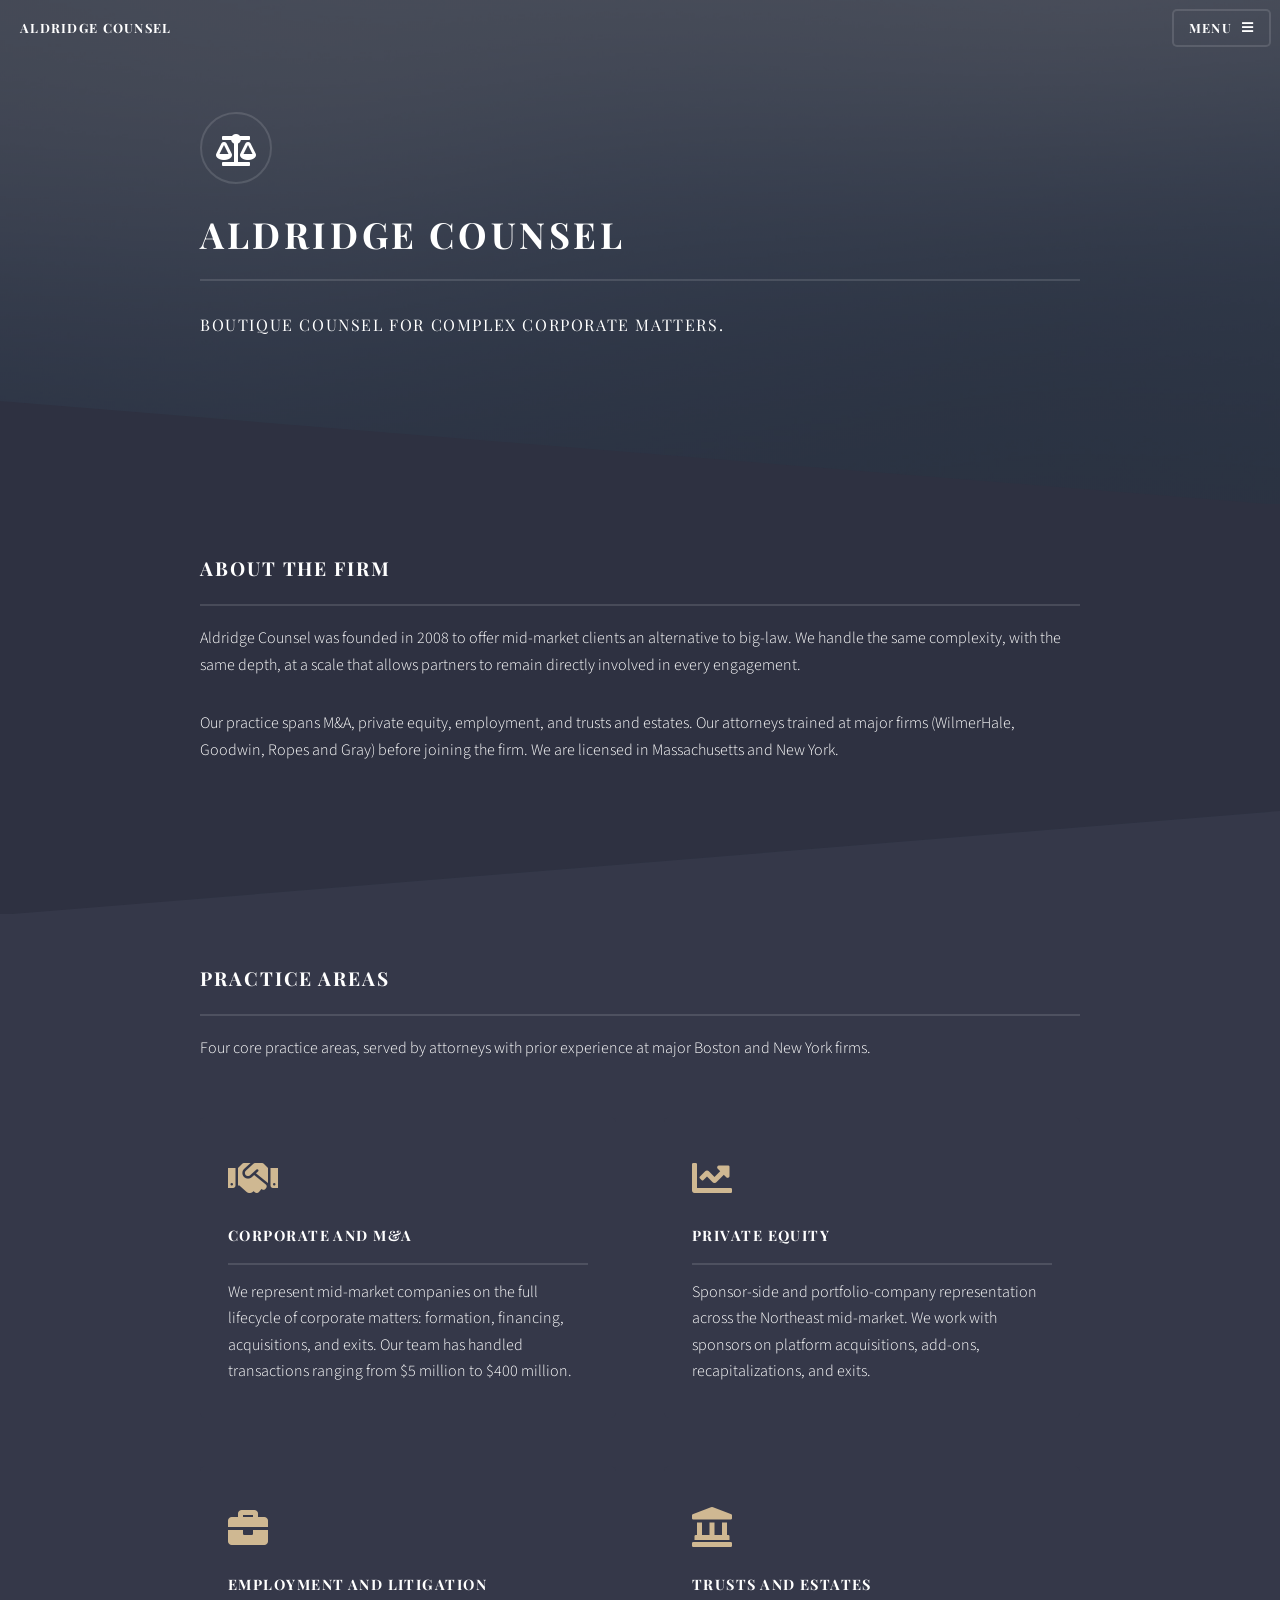
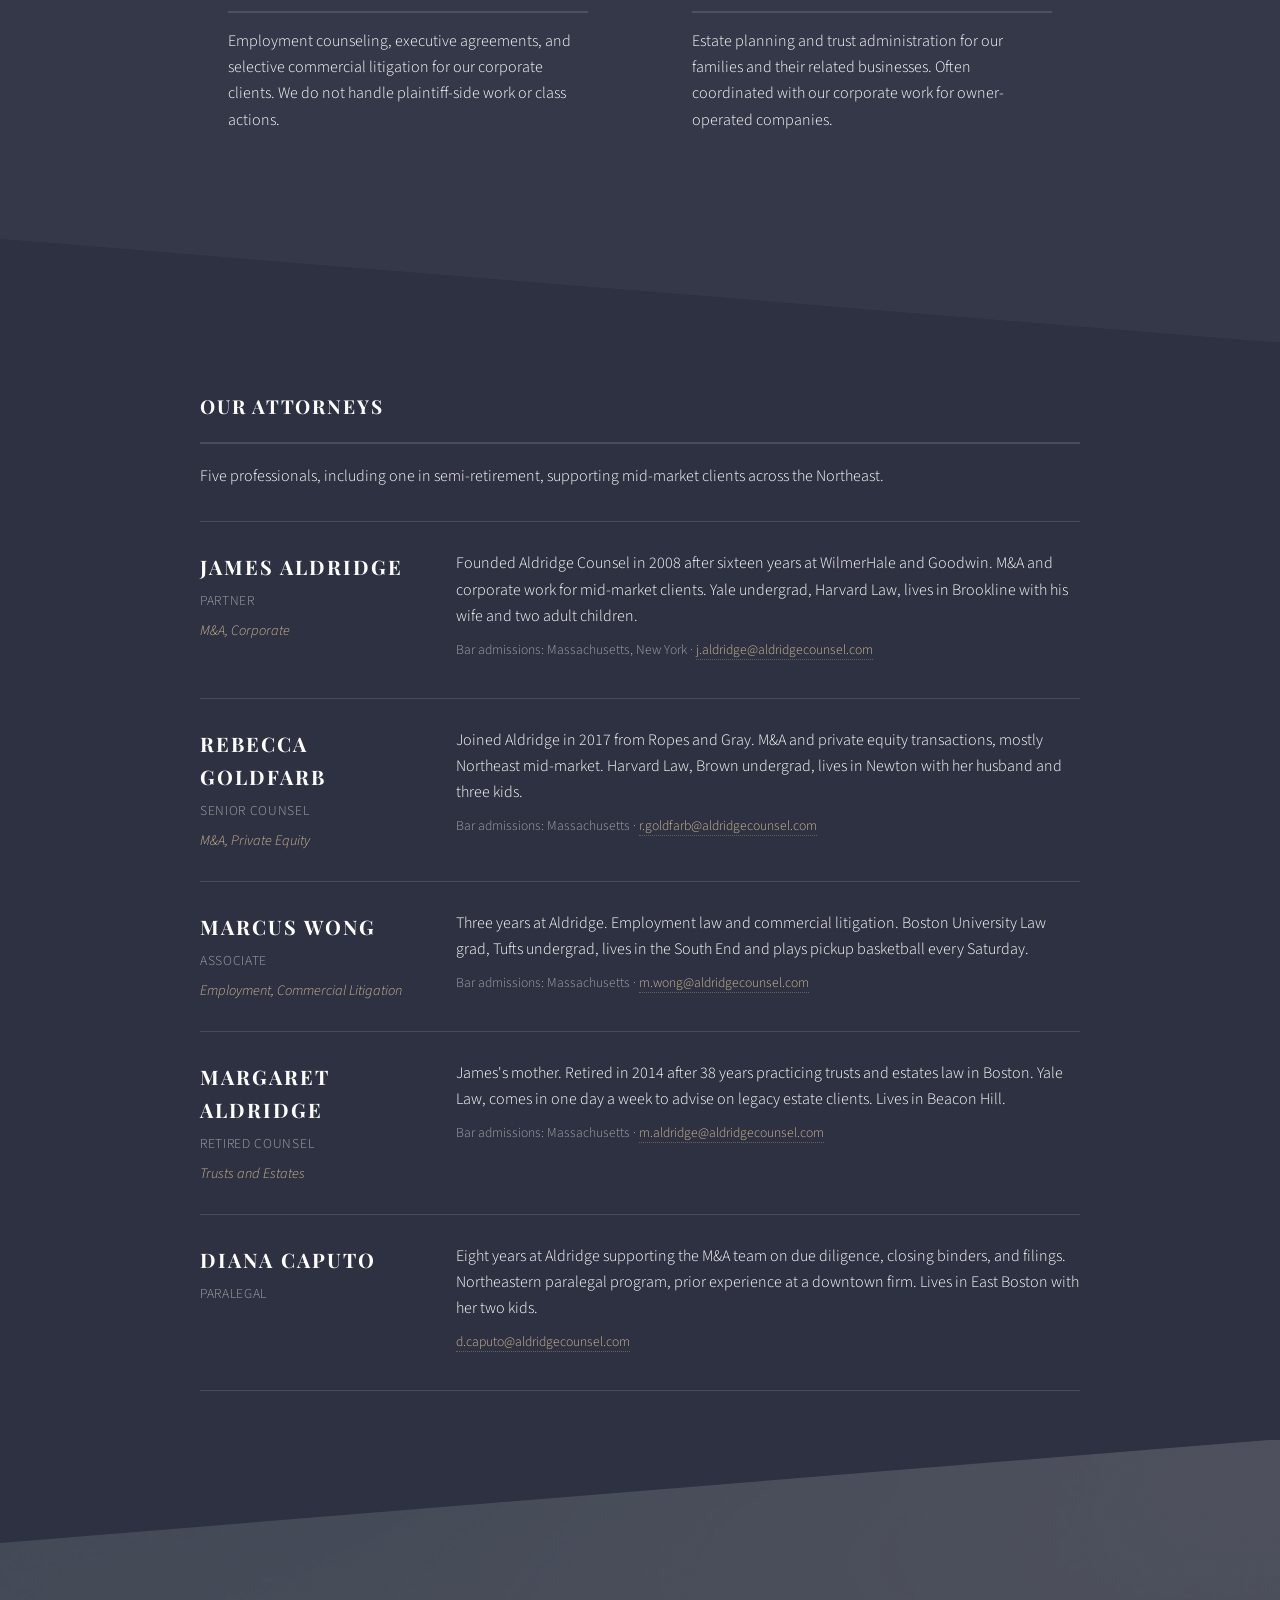
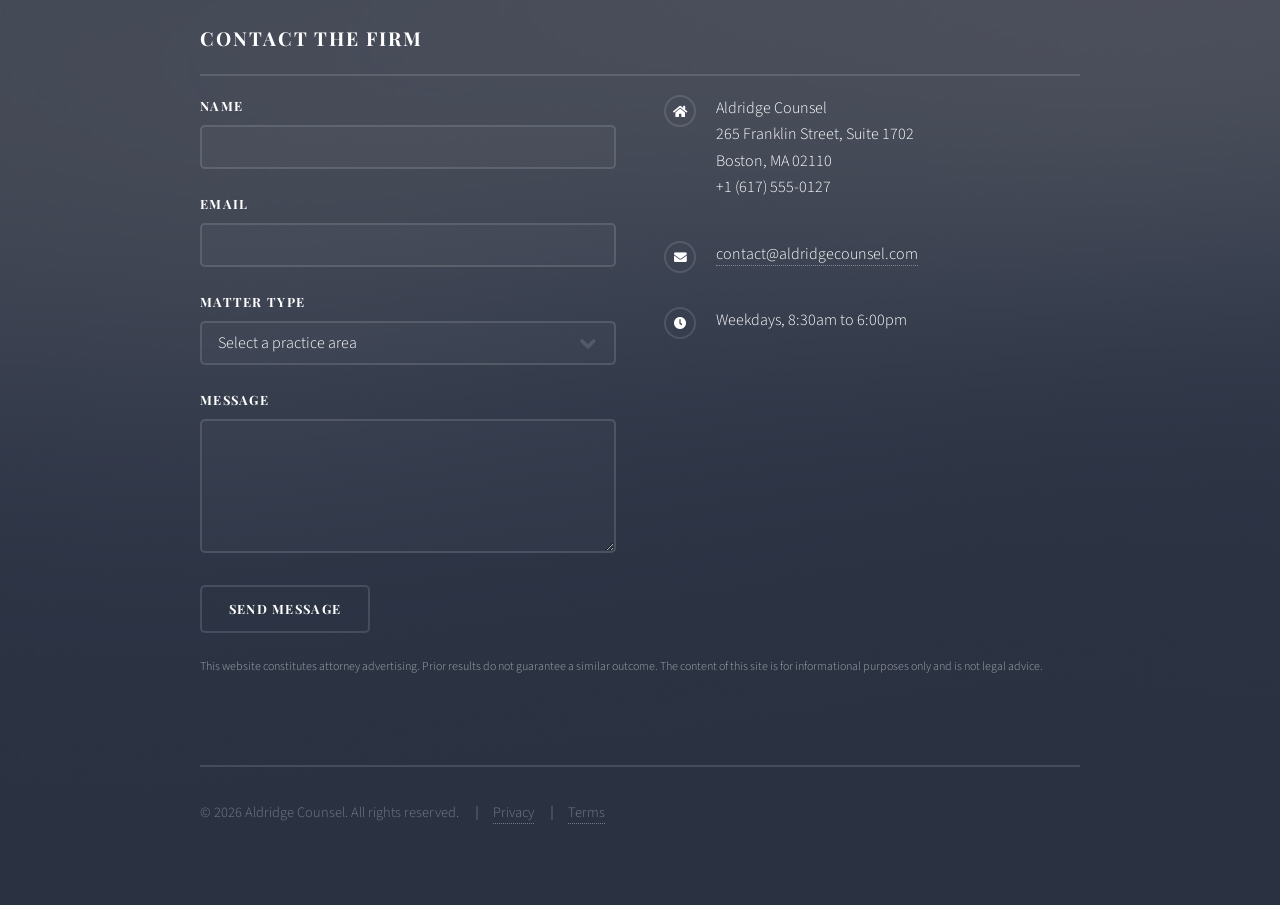
==== commit 2b6c4118: "Add office address and phone, remove contact section duplicate" ====
--- a/index.html
+++ b/index.html
@@ -74,20 +74,6 @@
 				font-size: 2.5em;
 				color: #cfb892;
 				margin-bottom: 0.25em;
-			}
-			.advertising-disclaimer {
-				font-size: 0.75em;
-				opacity: 0.55;
-				margin-top: 2em;
-			}
-			.form-note {
-				font-size: 0.85em;
-				color: rgba(255,255,255,0.55);
-				margin-top: 1em;
-			}
-			.form-note a {
-				color: #cfb892;
-				border-bottom-color: rgba(207,184,146,0.35);
 			}
 		</style>
 	</head>
@@ -241,7 +227,6 @@
 					<section id="footer">
 						<div class="inner">
 							<h2 class="major">Contact the firm</h2>
-							<p>The firm is open weekdays, 8:30am to 6:00pm. For new matters, please email the firm directly. We respond to inquiries within one business day.</p>
 							<form method="post" action="#">
 								<div class="fields">
 									<div class="field">
@@ -271,12 +256,13 @@
 								<ul class="actions">
 									<li><input type="submit" value="Send Message" /></li>
 								</ul>
-								<p class="form-note">To get in touch with Aldridge Counsel, please email <a href="mailto:contact@aldridgecounsel.com">contact@aldridgecounsel.com</a>. Replies typically come within one business day.</p>
 							</form>
 							<ul class="contact">
 								<li class="icon solid fa-home">
 									Aldridge Counsel<br />
-									Boston, Massachusetts
+									265 Franklin Street, Suite 1702<br />
+									Boston, MA 02110<br />
+									+1 (617) 555-0127
 								</li>
 								<li class="icon solid fa-envelope"><a href="mailto:contact@aldridgecounsel.com">contact@aldridgecounsel.com</a></li>
 								<li class="icon solid fa-clock">Weekdays, 8:30am to 6:00pm</li>
@@ -305,7 +291,7 @@
 					if (!f) return;
 					f.addEventListener('submit', function(e){
 						e.preventDefault();
-						alert('To get in touch with Aldridge Counsel, please email contact@aldridgecounsel.com. Replies typically come within one business day.');
+						alert('To get in touch with Aldridge Counsel, please email contact@aldridgecounsel.com or call +1 (617) 555-0127. Replies typically come within one business day.');
 					});
 				})();
 			</script>
